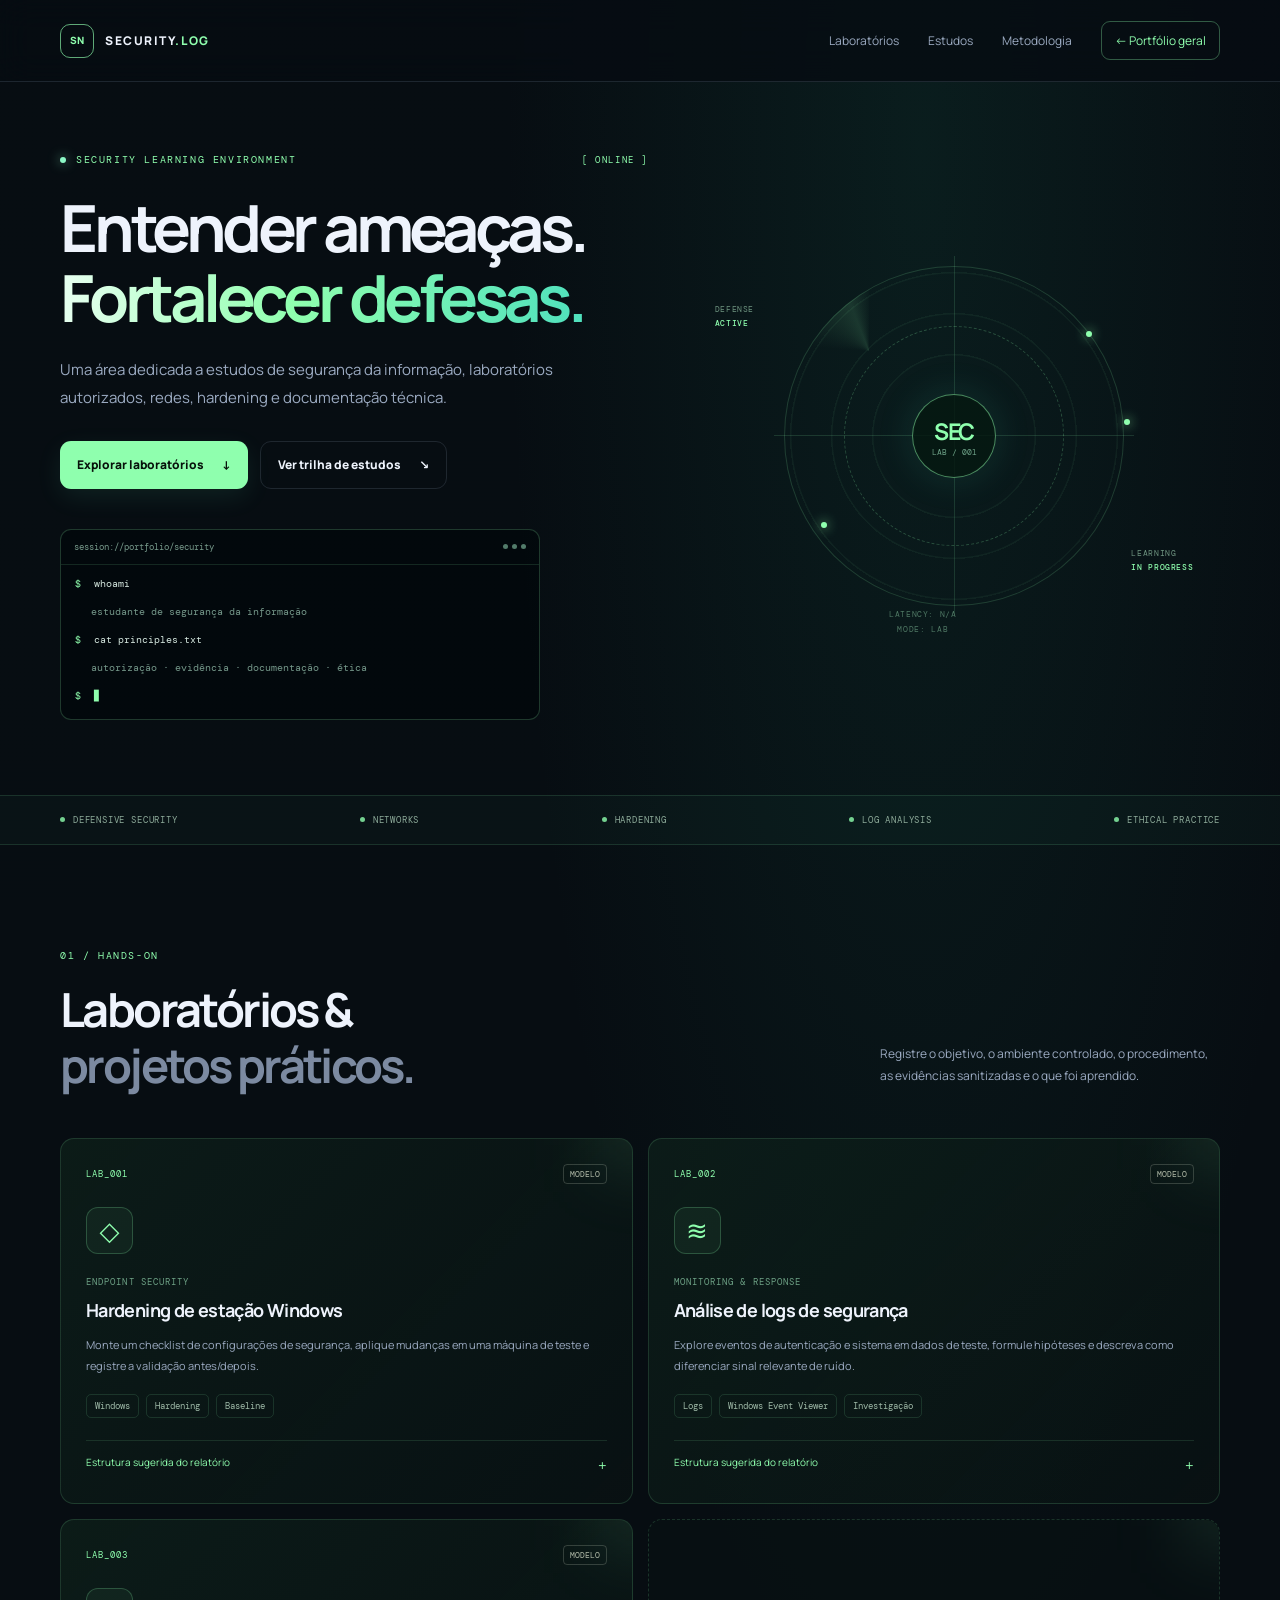
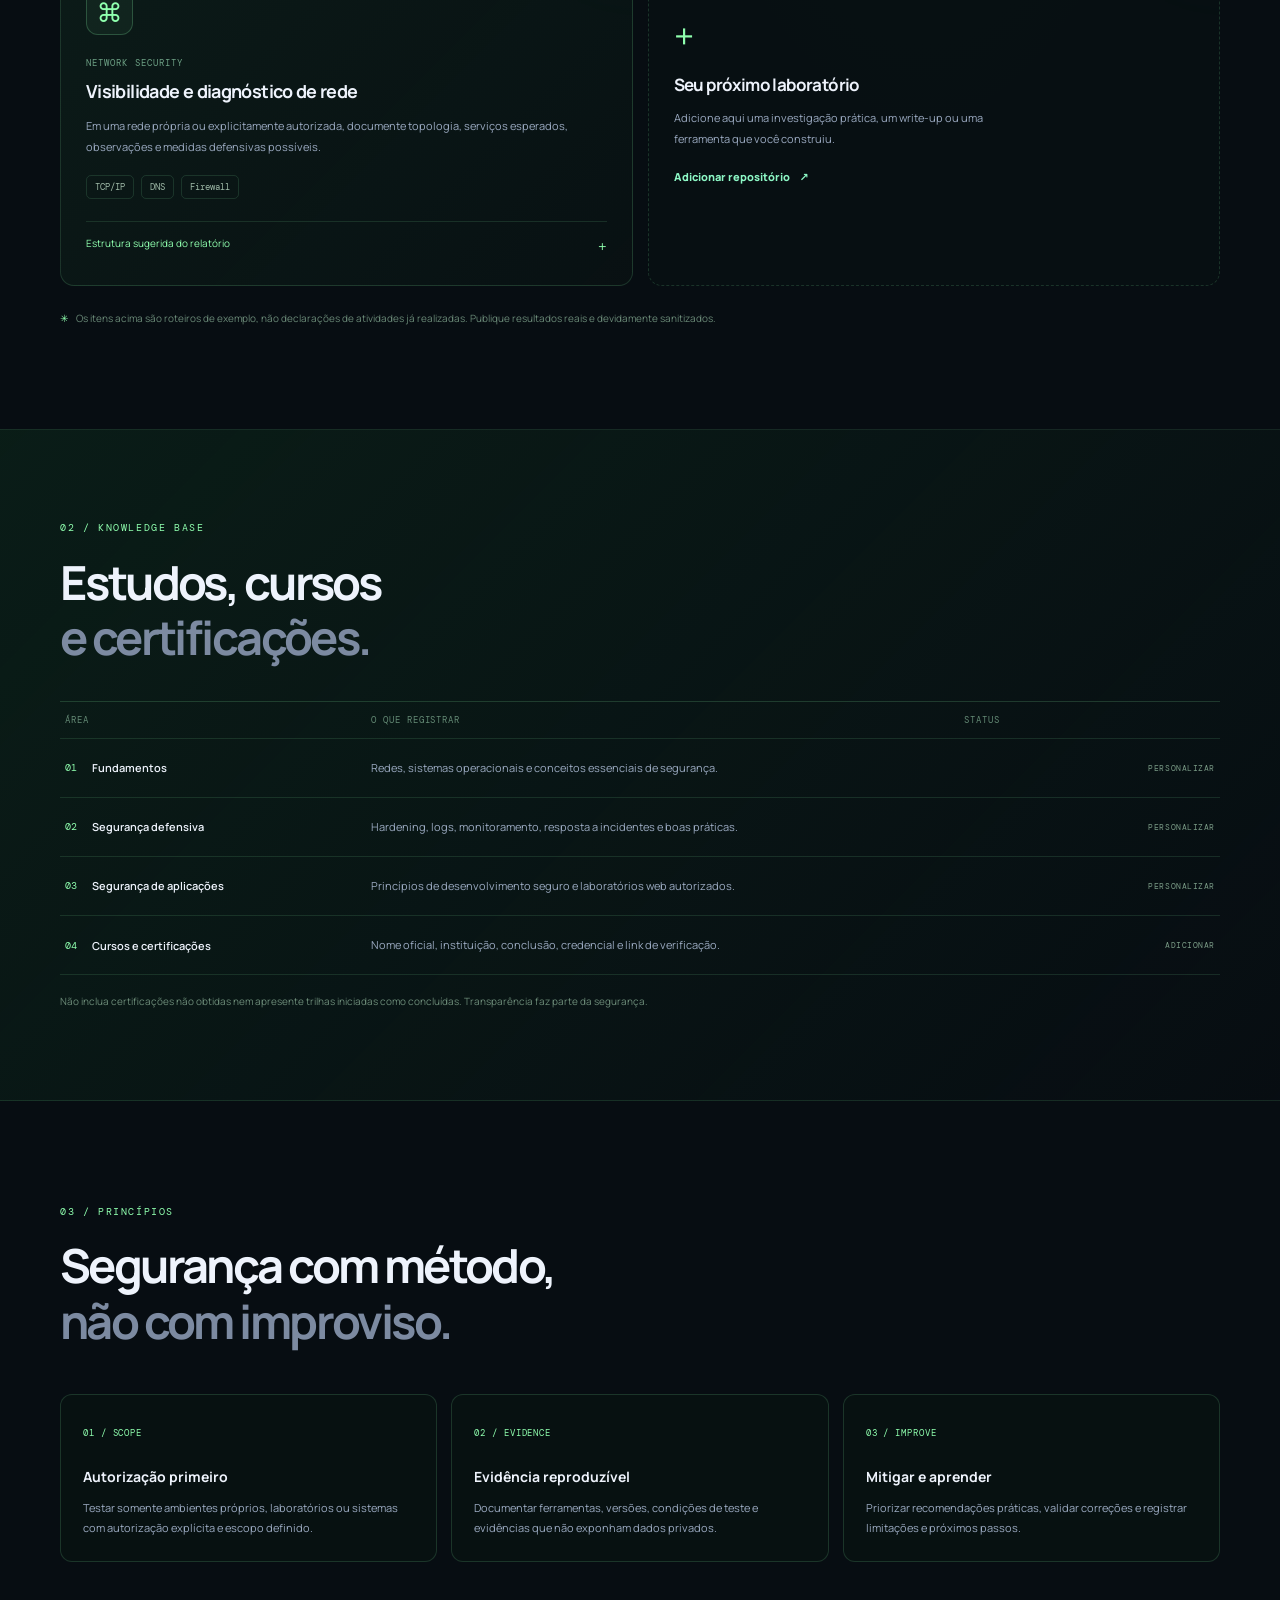
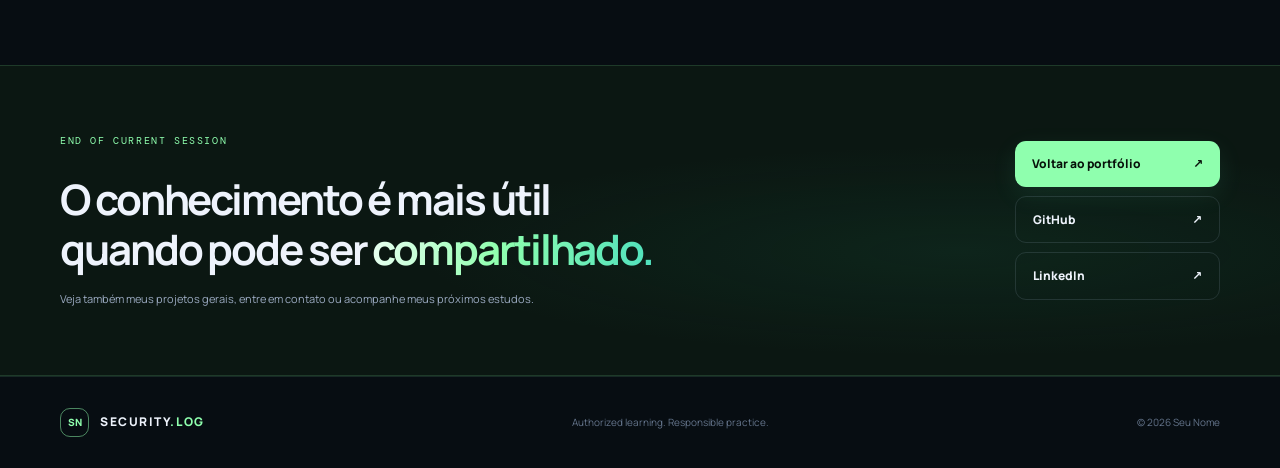
==== cybersecurity/index.html @ e8d502a1 "primeira versão do portifolio" ====
<!doctype html>
<html lang="pt-BR">
<head>
  <meta charset="utf-8">
  <meta name="viewport" content="width=device-width, initial-scale=1">
  <meta name="theme-color" content="#070d12">
  <meta name="description" content="Laboratórios, estudos e projetos de Cybersecurity e segurança da informação.">
  <title>Seu Nome | Cybersecurity</title>
  <link rel="stylesheet" href="../assets/css/style.css">
  <link rel="stylesheet" href="../assets/css/cyber.css">
  <script src="../assets/js/app.js" defer></script>
  <script src="../assets/js/cyber.js" defer></script>
</head>
<body class="cyber-body">
  <a class="skip-link" href="#conteudo">Pular para o conteúdo</a>
  <div class="scanline" aria-hidden="true"></div>
  <header class="site-header cyber-header">
    <a class="brand" href="../" aria-label="Voltar ao portfólio principal"><span class="brand-mark">SN</span><span>SECURITY<span class="brand-dot">.LOG</span></span></a>
    <button class="menu-toggle" type="button" aria-expanded="false" aria-controls="cyber-nav" aria-label="Abrir menu"><span></span><span></span></button>
    <nav class="main-nav" id="cyber-nav" aria-label="Navegação Cybersecurity"><a href="#labs">Laboratórios</a><a href="#estudos">Estudos</a><a href="#metodo">Metodologia</a><a class="nav-cyber" href="../">← Portfólio geral</a></nav>
  </header>

  <main id="conteudo">
    <section class="cyber-hero section-wrap">
      <div class="cyber-hero-copy reveal">
        <p class="eyebrow"><span class="status-dot"></span> SECURITY LEARNING ENVIRONMENT <span class="live-label">[ ONLINE ]</span></p>
        <h1>Entender ameaças.<br><span class="cyber-gradient">Fortalecer defesas.</span></h1>
        <p class="hero-lead">Uma área dedicada a estudos de segurança da informação, laboratórios autorizados, redes, hardening e documentação técnica.</p>
        <div class="hero-actions"><a class="button button-primary" href="#labs">Explorar laboratórios <span>↓</span></a><a class="button button-quiet" href="#estudos">Ver trilha de estudos <span>↘</span></a></div>
        <div class="cyber-terminal"><div class="terminal-top"><span>session://portfolio/security</span><div><i></i><i></i><i></i></div></div><p><span class="prompt">$</span> whoami</p><p class="terminal-output">estudante de segurança da informação</p><p><span class="prompt">$</span> cat principles.txt</p><p class="terminal-output">autorização · evidência · documentação · ética</p><p><span class="prompt">$</span> <span class="cursor">▋</span></p></div>
      </div>
      <div class="cyber-visual reveal" aria-hidden="true"><div class="radar radar-large"></div><div class="radar radar-small"></div><div class="radar-cross cross-h"></div><div class="radar-cross cross-v"></div><div class="radar-sweep"></div><div class="radar-center"><span>SEC</span><small>LAB / 001</small></div><span class="radar-point point-one"></span><span class="radar-point point-two"></span><span class="radar-point point-three"></span><div class="radar-caption caption-one">DEFENSE<br><b>ACTIVE</b></div><div class="radar-caption caption-two">LEARNING<br><b>IN PROGRESS</b></div><div class="radar-coords">LATENCY: N/A<br>MODE: LAB</div></div>
    </section>

    <section class="cyber-strip"><div class="section-wrap strip-inner"><span><i></i> DEFENSIVE SECURITY</span><span><i></i> NETWORKS</span><span><i></i> HARDENING</span><span><i></i> LOG ANALYSIS</span><span><i></i> ETHICAL PRACTICE</span></div></section>

    <section class="content-section section-wrap" id="labs">
      <div class="section-heading heading-row reveal"><div><p class="eyebrow">01 / HANDS-ON</p><h2>Laboratórios &<br><span class="muted-heading">projetos práticos.</span></h2></div><p class="section-note">Registre o objetivo, o ambiente controlado, o procedimento, as evidências sanitizadas e o que foi aprendido.</p></div>
      <div class="lab-grid">
        <!-- PERSONALIZE: substitua estes modelos por laboratórios realmente executados. -->
        <article class="lab-card reveal"><div class="lab-card-head"><span class="lab-id">LAB_001</span><span class="lab-status">MODELO</span></div><div class="lab-icon icon-shield">◇</div><p class="lab-category">ENDPOINT SECURITY</p><h3>Hardening de estação Windows</h3><p>Monte um checklist de configurações de segurança, aplique mudanças em uma máquina de teste e registre a validação antes/depois.</p><div class="lab-tags"><span>Windows</span><span>Hardening</span><span>Baseline</span></div><details><summary>Estrutura sugerida do relatório</summary><ol><li>Objetivo e escopo autorizado</li><li>Estado inicial e riscos observados</li><li>Controles aplicados e justificativa</li><li>Validação, limitações e conclusão</li></ol></details></article>
        <article class="lab-card reveal"><div class="lab-card-head"><span class="lab-id">LAB_002</span><span class="lab-status">MODELO</span></div><div class="lab-icon icon-logs">≋</div><p class="lab-category">MONITORING & RESPONSE</p><h3>Análise de logs de segurança</h3><p>Explore eventos de autenticação e sistema em dados de teste, formule hipóteses e descreva como diferenciar sinal relevante de ruído.</p><div class="lab-tags"><span>Logs</span><span>Windows Event Viewer</span><span>Investigação</span></div><details><summary>Estrutura sugerida do relatório</summary><ol><li>Fonte dos eventos e contexto</li><li>Filtros e critérios de análise</li><li>Linha do tempo e evidências</li><li>Conclusões e recomendações</li></ol></details></article>
        <article class="lab-card reveal"><div class="lab-card-head"><span class="lab-id">LAB_003</span><span class="lab-status">MODELO</span></div><div class="lab-icon icon-network">⌘</div><p class="lab-category">NETWORK SECURITY</p><h3>Visibilidade e diagnóstico de rede</h3><p>Em uma rede própria ou explicitamente autorizada, documente topologia, serviços esperados, observações e medidas defensivas possíveis.</p><div class="lab-tags"><span>TCP/IP</span><span>DNS</span><span>Firewall</span></div><details><summary>Estrutura sugerida do relatório</summary><ol><li>Diagrama sanitizado do laboratório</li><li>Hipótese e método de teste</li><li>Resultados sem dados sensíveis</li><li>Mitigações e próximos passos</li></ol></details></article>
        <article class="lab-card lab-card-outline reveal"><span class="outline-symbol">+</span><h3>Seu próximo laboratório</h3><p>Adicione aqui uma investigação prática, um write-up ou uma ferramenta que você construiu.</p><a class="text-link" href="https://github.com/seu-usuario" target="_blank" rel="noreferrer">Adicionar repositório <span>↗</span></a></article>
      </div>
      <p class="section-footnote"><span class="footnote-star">✳</span> Os itens acima são roteiros de exemplo, não declarações de atividades já realizadas. Publique resultados reais e devidamente sanitizados.</p>
    </section>

    <section class="study-section" id="estudos"><div class="section-wrap study-inner"><div class="section-heading reveal"><p class="eyebrow">02 / KNOWLEDGE BASE</p><h2>Estudos, cursos<br><span class="muted-heading">e certificações.</span></h2></div><div class="study-table reveal"><div class="study-row study-header"><span>ÁREA</span><span>O QUE REGISTRAR</span><span>STATUS</span></div><div class="study-row"><span class="study-area">01 <b>Fundamentos</b></span><span>Redes, sistemas operacionais e conceitos essenciais de segurança.</span><span class="study-state">PERSONALIZAR</span></div><div class="study-row"><span class="study-area">02 <b>Segurança defensiva</b></span><span>Hardening, logs, monitoramento, resposta a incidentes e boas práticas.</span><span class="study-state">PERSONALIZAR</span></div><div class="study-row"><span class="study-area">03 <b>Segurança de aplicações</b></span><span>Princípios de desenvolvimento seguro e laboratórios web autorizados.</span><span class="study-state">PERSONALIZAR</span></div><div class="study-row"><span class="study-area">04 <b>Cursos e certificações</b></span><span>Nome oficial, instituição, conclusão, credencial e link de verificação.</span><span class="study-state">ADICIONAR</span></div></div><p class="study-note">Não inclua certificações não obtidas nem apresente trilhas iniciadas como concluídas. Transparência faz parte da segurança.</p></div></section>

    <section class="content-section section-wrap" id="metodo"><div class="section-heading reveal"><p class="eyebrow">03 / PRINCÍPIOS</p><h2>Segurança com método,<br><span class="muted-heading">não com improviso.</span></h2></div><div class="method-grid"><article class="method-item reveal"><span>01 / SCOPE</span><h3>Autorização primeiro</h3><p>Testar somente ambientes próprios, laboratórios ou sistemas com autorização explícita e escopo definido.</p></article><article class="method-item reveal"><span>02 / EVIDENCE</span><h3>Evidência reproduzível</h3><p>Documentar ferramentas, versões, condições de teste e evidências que não exponham dados privados.</p></article><article class="method-item reveal"><span>03 / IMPROVE</span><h3>Mitigar e aprender</h3><p>Priorizar recomendações práticas, validar correções e registrar limitações e próximos passos.</p></article></div></section>

    <section class="cyber-cta"><div class="section-wrap cta-inner reveal"><div><p class="eyebrow">END OF CURRENT SESSION</p><h2>O conhecimento é mais útil<br>quando pode ser <span class="cyber-gradient">compartilhado.</span></h2><p>Veja também meus projetos gerais, entre em contato ou acompanhe meus próximos estudos.</p></div><div class="cta-links"><a class="button button-primary" href="../">Voltar ao portfólio <span>↗</span></a><a class="button button-quiet" href="https://github.com/seu-usuario" target="_blank" rel="noreferrer">GitHub <span>↗</span></a><a class="button button-quiet" href="https://www.linkedin.com/in/seu-usuario/" target="_blank" rel="noreferrer">LinkedIn <span>↗</span></a></div></div></section>
  </main>
  <footer class="site-footer cyber-footer"><a class="brand footer-brand" href="../"><span class="brand-mark">SN</span><span>SECURITY<span class="brand-dot">.LOG</span></span></a><p>Authorized learning. Responsible practice.</p><span>© <span id="current-year"></span> Seu Nome</span></footer>
</body>
</html>
---- assets/css/style.css ----
@import url('https://fonts.googleapis.com/css2?family=DM+Mono:wght@400;500&family=Manrope:wght@400;500;600;700;800&display=swap');
:root{--bg:#0a1020;--surface:#101a2e;--surface-2:#121f35;--text:#eef3fc;--muted:#9baac1;--faint:#64748b;--line:rgba(173,194,224,.14);--accent:#8cf7c5;--accent-2:#65d9e8;--radius:22px;--max:1160px;font-family:Manrope,Inter,system-ui,-apple-system,BlinkMacSystemFont,"Segoe UI",sans-serif;color:var(--text);background:var(--bg);font-synthesis:none;text-rendering:optimizeLegibility;scroll-behavior:smooth}
*{box-sizing:border-box}body{margin:0;background:radial-gradient(ellipse at 78% 2%,rgba(35,79,101,.18),transparent 36%),var(--bg);color:var(--text);line-height:1.65}a{color:inherit;text-decoration:none}button,a{-webkit-tap-highlight-color:transparent}a:focus-visible,button:focus-visible{outline:2px solid var(--accent);outline-offset:4px}.skip-link{position:absolute;top:-60px;left:16px;z-index:100;background:var(--accent);color:#07121c;padding:8px 12px;border-radius:8px}.skip-link:focus{top:12px}.section-wrap{width:min(var(--max),calc(100% - 48px));margin-inline:auto}.site-header{height:82px;padding:0 max(24px,calc((100vw - var(--max))/2));display:flex;align-items:center;justify-content:space-between;border-bottom:1px solid var(--line);background:rgba(10,16,32,.78);backdrop-filter:blur(16px);position:sticky;top:0;z-index:20}.brand{display:inline-flex;align-items:center;gap:11px;font-size:12px;letter-spacing:.13em;font-weight:800}.brand-mark{display:grid;place-items:center;width:34px;height:34px;border:1px solid rgba(140,247,197,.6);border-radius:10px;color:var(--accent);font-size:10px;letter-spacing:0}.brand-dot{color:var(--accent)}.main-nav{display:flex;align-items:center;gap:29px;font-size:12px;color:var(--muted)}.main-nav>a{transition:color .2s}.main-nav>a:hover{color:var(--text)}.main-nav .nav-cyber{color:var(--accent);border:1px solid rgba(140,247,197,.3);padding:9px 13px;border-radius:9px}.nav-cyber span{margin-left:8px}.menu-toggle{display:none;background:none;border:0;color:var(--text)}
.hero{min-height:625px;padding-top:80px;padding-bottom:75px;display:grid;grid-template-columns:1.05fr .95fr;align-items:center;gap:38px}.eyebrow{font-family:"DM Mono",monospace;font-size:10px;letter-spacing:.16em;color:var(--accent);margin:0 0 24px;display:flex;align-items:center;gap:10px}.status-dot{width:6px;height:6px;background:var(--accent);border-radius:50%;box-shadow:0 0 12px rgba(140,247,197,.75)}.eyebrow-line{height:1px;width:38px;background:rgba(140,247,197,.35)}h1,h2,h3,p{margin-top:0}h1{font-size:clamp(43px,5.2vw,68px);line-height:1.08;letter-spacing:-.065em;margin-bottom:23px;font-weight:700} .gradient-text{background:linear-gradient(100deg,#f2f5fb 0%,#99f4d2 55%,#73cfe9 100%);background-clip:text;-webkit-background-clip:text;color:transparent}.hero-lead{max-width:490px;color:var(--muted);font-size:15px;line-height:1.9;margin-bottom:28px}.hero-actions{display:flex;gap:12px;flex-wrap:wrap}.button{display:inline-flex;align-items:center;justify-content:center;gap:18px;padding:13px 17px;border-radius:11px;font-size:12px;font-weight:800;transition:transform .2s,background .2s,border-color .2s}.button:hover{transform:translateY(-2px)}.button-primary{background:var(--accent);color:#07151b;box-shadow:0 8px 26px rgba(104,240,189,.09)}.button-primary:hover{background:#a7ffda}.button-quiet{border:1px solid var(--line);color:var(--text)}.button-quiet:hover{border-color:rgba(140,247,197,.45)}.hero-meta{display:flex;align-items:center;gap:12px;margin-top:42px;font-family:"DM Mono",monospace;font-size:9px;letter-spacing:.11em;color:var(--faint)}.meta-separator{height:1px;width:23px;background:var(--line)}.hero-visual{position:relative;min-height:430px;display:grid;place-items:center;isolation:isolate}.visual-grid{position:absolute;inset:20px 5px;background-image:linear-gradient(rgba(165,192,223,.07) 1px,transparent 1px),linear-gradient(90deg,rgba(165,192,223,.07) 1px,transparent 1px);background-size:35px 35px;mask-image:radial-gradient(ellipse at center,black 10%,transparent 73%);z-index:-2}.orbit{position:absolute;width:350px;height:350px;border:1px solid rgba(125,230,211,.12);border-radius:50%;z-index:-1}.orbit-one{transform:scaleX(1.35) rotate(-28deg)}.orbit-two{transform:scaleX(.8) rotate(42deg);width:410px;height:260px}.monogram-card{width:258px;height:278px;border:1px solid rgba(140,247,197,.23);border-radius:27px;background:linear-gradient(140deg,rgba(25,47,66,.92),rgba(11,20,35,.96));box-shadow:0 24px 90px rgba(0,0,0,.32),inset 0 1px 0 rgba(255,255,255,.04);display:flex;align-items:center;justify-content:center;flex-direction:column;position:relative;overflow:hidden}.monogram-glow{position:absolute;width:210px;height:210px;border-radius:50%;background:rgba(87,220,193,.15);filter:blur(52px)}.monogram{font-size:86px;line-height:1;font-weight:800;letter-spacing:-.1em;position:relative;text-shadow:0 0 55px rgba(140,247,197,.13)}.monogram span{color:var(--accent)}.monogram-caption{font-family:"DM Mono",monospace;letter-spacing:.2em;font-size:8px;color:var(--muted);margin-top:21px}.float-card{position:absolute;display:flex;gap:11px;align-items:center;padding:13px 15px;border:1px solid rgba(157,189,211,.2);background:rgba(14,26,43,.94);border-radius:13px;box-shadow:0 15px 40px rgba(0,0,0,.2)}.float-card small{display:block;font:9px "DM Mono",monospace;color:var(--faint);letter-spacing:.1em;margin-bottom:3px}.float-card strong{font-size:11px}.float-card-top{top:55px;left:-7px}.float-card-bottom{bottom:60px;right:-2px}.mini-icon{font-size:21px;color:var(--accent)}.pulse-icon{width:8px;height:8px;border-radius:50%;background:var(--accent);box-shadow:0 0 0 5px rgba(140,247,197,.1)}.card-arrow{color:var(--accent);margin-left:5px}.visual-index{position:absolute;bottom:0;left:50%;font:10px "DM Mono",monospace;color:var(--muted);letter-spacing:.12em}.visual-index span{color:var(--accent);padding:0 5px}.ticker{overflow:hidden;border-block:1px solid var(--line);background:rgba(255,255,255,.012);padding:17px 0}.ticker-track{width:max-content;display:flex;align-items:center;gap:34px;animation:ticker 34s linear infinite;font:10px "DM Mono",monospace;letter-spacing:.17em;color:#9eacc0}.ticker-track i{font-style:normal;color:var(--accent);font-size:14px}@keyframes ticker{to{transform:translateX(-38%)}}
.content-section{padding-top:112px;padding-bottom:112px}.section-heading{margin-bottom:45px}.section-heading .eyebrow{margin-bottom:18px}.section-heading h2,.contact-copy h2,.bridge-inner h2{font-size:clamp(32px,4vw,47px);letter-spacing:-.055em;line-height:1.18;margin-bottom:0}.muted-heading{color:#7c8aa1}.about-grid{display:grid;grid-template-columns:1fr .88fr;gap:90px}.about-intro .large-copy{font-size:19px;line-height:1.75;color:#e3eaf5;max-width:490px}.about-intro>p:last-child{max-width:500px;color:var(--muted);font-size:13px;line-height:1.95}.principles article{display:grid;grid-template-columns:48px 1fr;gap:18px;padding:18px 0;border-top:1px solid var(--line)}.principles article:last-child{border-bottom:1px solid var(--line)}.principle-number{font:11px "DM Mono",monospace;color:var(--accent);padding-top:3px}.principles h3{font-size:14px;margin:0 0 5px}.principles p{font-size:12px;color:var(--muted);margin:0;line-height:1.7}.projects-section{background:linear-gradient(180deg,rgba(20,32,51,.58),rgba(10,16,32,.1));border-block:1px solid rgba(173,194,224,.07)}.heading-row{display:flex;align-items:flex-end;justify-content:space-between;gap:28px}.section-note{max-width:340px;color:var(--muted);font-size:12px;line-height:1.9;margin-bottom:5px}.project-grid{display:grid;grid-template-columns:repeat(2,minmax(0,1fr));gap:22px}.project-card{background:rgba(14,24,41,.85);border:1px solid var(--line);border-radius:17px;overflow:hidden;transition:transform .25s,border-color .25s}.project-card:hover{transform:translateY(-4px);border-color:rgba(140,247,197,.3)}.project-card-featured{grid-column:span 2;display:grid;grid-template-columns:1.08fr 1fr}.project-art{height:213px;position:relative;overflow:hidden;display:grid;place-items:center;background:#101e32;border-bottom:1px solid var(--line)}.project-card-featured .project-art{height:100%;min-height:310px;border-bottom:0;border-right:1px solid var(--line)}.art-label{position:absolute;left:19px;bottom:16px;font:9px "DM Mono",monospace;letter-spacing:.1em;color:#a4b5ca}.art-portal{background:radial-gradient(ellipse at 60% 10%,rgba(82,164,174,.19),transparent 55%),#0d192b}.art-window{width:78%;height:67%;border:1px solid rgba(133,189,206,.25);border-radius:9px;background:#111f32;box-shadow:0 20px 50px rgba(0,0,0,.25);transform:perspective(900px) rotateY(-7deg) rotateX(3deg)}.window-bar{height:25px;border-bottom:1px solid var(--line);display:flex;align-items:center;gap:5px;padding:0 9px}.window-bar i{display:block;width:5px;height:5px;border-radius:50%;background:#6d8299}.window-bar span{font:7px "DM Mono",monospace;color:#6d8299;margin-left:7px}.art-content{display:flex;height:calc(100% - 25px);padding:10px;gap:10px}.art-sidebar{width:22%;background:linear-gradient(#254153 12%,transparent 12% 24%,#1b3449 24% 30%,transparent 30% 43%,#1b3449 43% 49%,transparent 49%);opacity:.7}.art-panels{flex:1;display:grid;grid-template-columns:repeat(3,1fr);grid-template-rows:22% 1fr;gap:7px}.art-panels b{border:1px solid rgba(110,199,186,.18);border-radius:4px;background:linear-gradient(135deg,rgba(88,203,178,.13),rgba(34,69,90,.08))}.art-chart{grid-column:1/-1;background:linear-gradient(transparent 94%,rgba(130,160,191,.12) 95%),linear-gradient(90deg,transparent 94%,rgba(130,160,191,.1) 95%);background-size:100% 24px,32px 100%;border-bottom:1px solid rgba(140,247,197,.35);clip-path:polygon(0 66%,14% 49%,26% 62%,41% 30%,52% 44%,64% 20%,77% 38%,90% 10%,100% 20%,100% 100%,0 100%);background-color:rgba(61,148,140,.1)}.art-terminal{background:radial-gradient(ellipse at 75% 35%,rgba(72,147,123,.12),transparent 60%),#0b1725}.terminal-lines{width:78%;padding:22px 20px;border:1px solid rgba(140,247,197,.16);border-radius:9px;background:rgba(3,13,22,.45);font:10px/2 "DM Mono",monospace;color:#d1dfeb}.terminal-lines p{margin:0}.terminal-lines p span,.terminal-success{color:var(--accent)}.terminal-muted{color:#627b8d}.art-network{background:radial-gradient(ellipse at center,rgba(61,132,164,.18),transparent 63%),#101b2e}.network-map{width:78%;position:relative;height:135px}.network-map svg{position:absolute;inset:0;width:100%;height:100%;overflow:visible}.network-map path{fill:none;stroke:rgba(126,223,198,.42);stroke-width:1.1;stroke-dasharray:4 4}.node{position:absolute;width:10px;height:10px;border-radius:50%;background:var(--accent);box-shadow:0 0 0 5px rgba(140,247,197,.09),0 0 14px rgba(140,247,197,.5);z-index:2}.node-a{left:8%;top:49%}.node-b{left:32%;top:10%}.node-c{left:40%;top:75%}.node-d{left:59%;top:35%}.node-e{right:7%;top:7%}.project-info{padding:24px}.project-card-featured .project-info{padding:34px}.project-topline{display:flex;justify-content:space-between;align-items:center;margin-bottom:14px}.project-type,.project-num{font:9px "DM Mono",monospace;letter-spacing:.1em;color:var(--accent)}.project-num{color:var(--faint)}.project-info h3{font-size:19px;letter-spacing:-.035em;margin-bottom:11px}.project-info p{color:var(--muted);font-size:12px;line-height:1.9;margin-bottom:18px}.tag-list{display:flex;gap:7px;flex-wrap:wrap;margin-bottom:20px}.tag-list span{border:1px solid var(--line);border-radius:6px;padding:5px 8px;font:9px "DM Mono",monospace;color:#afbdd0}.text-link{display:inline-flex;align-items:center;gap:10px;color:var(--accent);font-size:11px;font-weight:800}.text-link span{transition:transform .2s}.text-link:hover span{transform:translate(3px,-3px)}.section-footnote{font-size:10px;color:var(--faint);margin:24px 0 0;display:flex;align-items:center;gap:8px}.footnote-star{color:var(--accent)}
.learning-layout{display:grid;grid-template-columns:1fr 1fr;gap:15px}.learning-card{display:flex;gap:17px;align-items:flex-start;border:1px solid var(--line);border-radius:15px;padding:24px;background:rgba(17,28,46,.57)}.learning-icon{flex:0 0 38px;width:38px;height:38px;display:grid;place-items:center;border-radius:10px;background:rgba(140,247,197,.09);color:var(--accent);font-size:19px}.learning-card>div:nth-child(2){flex:1}.item-kicker{font:9px "DM Mono",monospace;color:var(--accent);letter-spacing:.1em;margin:0 0 10px}.learning-card h3{font-size:15px;margin:0 0 7px}.learning-card p:not(.item-kicker){font-size:11px;line-height:1.8;color:var(--muted);margin:0}.item-status{border:1px solid var(--line);border-radius:5px;color:var(--faint);font:8px "DM Mono",monospace;padding:4px 6px;white-space:nowrap}.skills-block{margin-top:58px;padding-top:29px;border-top:1px solid var(--line);display:grid;grid-template-columns:.7fr 1fr;gap:40px}.skills-block .eyebrow{margin-bottom:10px}.skills-block h3{font-size:15px;margin-bottom:0}.skill-cloud{display:flex;flex-wrap:wrap;gap:9px;align-content:start}.skill-cloud span{padding:9px 12px;border:1px solid var(--line);border-radius:8px;color:#c5d1e0;font-size:10px}.cyber-bridge{border-block:1px solid rgba(140,247,197,.12);background:radial-gradient(ellipse at 82% 50%,rgba(48,143,133,.13),transparent 38%),#0e1a2a;overflow:hidden}.bridge-inner{position:relative;padding-top:69px;padding-bottom:69px;display:flex;justify-content:space-between;align-items:center;gap:30px}.bridge-inner .eyebrow{margin-bottom:17px}.bridge-inner h2{margin-bottom:15px}.bridge-inner>div:first-child>p:last-child{max-width:500px;color:var(--muted);font-size:12px;margin:0;line-height:1.8}.bridge-inner>.button{flex-shrink:0;z-index:1}.bridge-orbit{position:absolute;right:18%;font-size:260px;line-height:1;color:rgba(140,247,197,.025);transform:rotate(-25deg);pointer-events:none}.contact-section{display:grid;grid-template-columns:1fr .9fr;gap:50px 100px;padding-bottom:90px}.contact-copy .eyebrow{margin-bottom:19px}.contact-copy>p:last-child{font-size:12px;color:var(--muted);max-width:400px;margin-top:20px;line-height:1.9}.contact-links{align-self:center}.contact-links a{display:flex;justify-content:space-between;align-items:center;border-bottom:1px solid var(--line);padding:16px 0;font-size:13px}.contact-links a:first-child{border-top:1px solid var(--line)}.contact-links a span:last-child{color:var(--accent);transition:transform .2s}.contact-links a:hover span:last-child{transform:translate(3px,-3px)}.contact-edit-note{grid-column:2;font-size:10px;color:var(--faint);margin:-35px 0 0}.site-footer{min-height:92px;padding:23px max(24px,calc((100vw - var(--max))/2));border-top:1px solid var(--line);display:flex;align-items:center;justify-content:space-between;gap:22px;color:var(--faint);font-size:10px}.site-footer p{margin:0}.footer-brand{color:var(--text)}.footer-brand .brand-mark{width:29px;height:29px}.reveal{opacity:0;transform:translateY(12px);transition:opacity .65s ease,transform .65s ease}.reveal.is-visible{opacity:1;transform:translateY(0)}
@media(prefers-reduced-motion:reduce){*,*::before,*::after{scroll-behavior:auto!important;animation-duration:.01ms!important;animation-iteration-count:1!important;transition-duration:.01ms!important}.reveal{opacity:1;transform:none}}@media(max-width:850px){.site-header{height:72px}.main-nav{gap:17px}.hero{grid-template-columns:1fr .8fr;gap:12px;padding-top:65px}.hero-visual{transform:scale(.86);margin-inline:-25px}.hero-meta{font-size:8px}.about-grid{gap:40px}.project-card-featured .project-info{padding:25px}.heading-row{align-items:flex-start}.section-note{max-width:280px}.contact-section{gap:35px}.skills-block{gap:25px}}@media(max-width:680px){.section-wrap{width:calc(100% - 36px)}.site-header{padding-inline:18px}.menu-toggle{display:grid;gap:5px;padding:8px}.menu-toggle span{display:block;width:22px;height:1px;background:var(--text)}.main-nav{position:absolute;left:12px;right:12px;top:calc(100% + 8px);display:none;align-items:stretch;gap:0;flex-direction:column;padding:10px;border:1px solid var(--line);border-radius:14px;background:#0d1829;box-shadow:0 20px 50px #0006}.main-nav.open{display:flex}.main-nav>a{padding:12px}.main-nav .nav-cyber{margin-top:5px}.hero{grid-template-columns:1fr;padding-top:58px;padding-bottom:45px;gap:0}.hero h1{font-size:clamp(41px,10vw,57px)}.hero-lead{font-size:13px}.hero-meta{margin-top:30px;flex-wrap:wrap}.hero-visual{min-height:355px;transform:none;margin:8px 0 0}.monogram-card{width:215px;height:230px}.monogram{font-size:72px}.orbit{width:290px;height:290px}.orbit-two{width:340px;height:220px}.float-card-top{left:0;top:42px}.float-card-bottom{right:0;bottom:35px}.content-section{padding-top:76px;padding-bottom:76px}.section-heading{margin-bottom:30px}.section-heading h2,.contact-copy h2,.bridge-inner h2{font-size:35px}.about-grid{grid-template-columns:1fr;gap:30px}.about-intro .large-copy{font-size:17px}.heading-row{display:block}.section-note{margin-top:21px;max-width:460px}.project-grid{grid-template-columns:1fr;gap:15px}.project-card-featured{grid-column:auto;display:block}.project-card-featured .project-art{min-height:230px;height:230px;border-right:0;border-bottom:1px solid var(--line)}.project-card-featured .project-info{padding:23px}.project-info{padding:23px}.learning-layout{grid-template-columns:1fr}.learning-card{padding:18px}.skills-block{grid-template-columns:1fr;gap:19px;margin-top:42px}.bridge-inner{padding-top:55px;padding-bottom:55px;align-items:flex-start;flex-direction:column}.bridge-inner>.button{margin-top:3px}.bridge-orbit{right:-5%;top:8%;font-size:200px}.contact-section{grid-template-columns:1fr;gap:25px}.contact-links{margin-top:0}.contact-edit-note{grid-column:1;margin:-12px 0 0}.site-footer{padding:25px 18px;flex-wrap:wrap;justify-content:space-between}.site-footer p{order:3;width:100%}}@media(max-width:390px){.hero-actions{align-items:stretch;flex-direction:column}.hero-actions .button{justify-content:space-between}.float-card{padding:10px 11px}.float-card strong{font-size:10px}.float-card-top{left:-3px}.float-card-bottom{right:-3px}.item-status{display:none}}
---- assets/css/cyber.css ----
:root{--cyber:#8fffae;--cyber-2:#4fe0bd}.cyber-body{background:radial-gradient(ellipse at 72% 4%,rgba(26,113,90,.16),transparent 32%),#070d12}.cyber-body::before{content:"";position:fixed;inset:0;pointer-events:none;z-index:-1;opacity:.13;background-image:linear-gradient(rgba(130,255,174,.04) 1px,transparent 1px),linear-gradient(90deg,rgba(130,255,174,.04) 1px,transparent 1px);background-size:48px 48px}.cyber-body .brand-mark{border-color:rgba(143,255,174,.65);color:var(--cyber)}.cyber-body .brand-dot,.cyber-body .eyebrow,.cyber-body .status-dot,.cyber-body .principle-number,.cyber-body .item-kicker{color:var(--cyber)}.cyber-header{background:rgba(7,13,18,.84)}.cyber-header .nav-cyber{color:var(--cyber);border-color:rgba(143,255,174,.32)}.cyber-gradient{background:linear-gradient(95deg,#e9fff1 0%,#8fffae 45%,#4fe0bd 100%);color:transparent;background-clip:text;-webkit-background-clip:text}.live-label{margin-left:auto;color:var(--cyber);font-size:9px}.cyber-hero{display:grid;grid-template-columns:1.05fr .95fr;gap:40px;align-items:center;min-height:660px;padding-top:70px;padding-bottom:75px}.cyber-hero h1{font-size:clamp(42px,5.1vw,65px)}.cyber-hero .hero-lead{max-width:510px}.cyber-body .button-primary{background:var(--cyber);color:#07110a}.cyber-body .button-primary:hover{background:#c0ffd0}.cyber-body .button-quiet:hover{border-color:rgba(143,255,174,.4)}.cyber-terminal{margin-top:40px;border:1px solid rgba(143,255,174,.2);border-radius:11px;background:rgba(1,8,10,.62);overflow:hidden;max-width:480px;padding-bottom:14px;font:10px/1.8 "DM Mono",monospace;color:#d5e7df}.terminal-top{display:flex;justify-content:space-between;align-items:center;padding:9px 13px;border-bottom:1px solid rgba(143,255,174,.13);font-size:9px;color:#789b8c}.terminal-top div{display:flex;gap:4px}.terminal-top i{width:5px;height:5px;border-radius:50%;background:#527b6a}.cyber-terminal p{margin:10px 14px 0}.prompt{color:var(--cyber);margin-right:7px}.terminal-output{color:#75988a;padding-left:16px}.cursor{color:var(--cyber);animation:blink 1.15s steps(2,start) infinite}@keyframes blink{to{visibility:hidden}}.cyber-visual{height:420px;position:relative;display:grid;place-items:center;isolation:isolate}.radar{position:absolute;aspect-ratio:1;border:1px solid rgba(143,255,174,.17);border-radius:50%}.radar-large{width:340px;background:repeating-radial-gradient(circle,transparent 0 39px,rgba(143,255,174,.055) 40px 41px)}.radar-small{width:220px;border-style:dashed;border-color:rgba(143,255,174,.23)}.radar-cross{position:absolute;background:rgba(143,255,174,.14)}.cross-h{width:360px;height:1px}.cross-v{height:360px;width:1px}.radar-sweep{position:absolute;width:170px;height:170px;left:calc(50% - 170px);top:calc(50% - 170px);border-radius:100% 0 0 0;background:conic-gradient(from 0deg,transparent 0 76%,rgba(143,255,174,.13) 94%,rgba(143,255,174,.01) 100%);transform-origin:100% 100%;animation:sweep 8s linear infinite}.radar-center{width:84px;height:84px;border:1px solid rgba(143,255,174,.5);border-radius:50%;display:flex;flex-direction:column;align-items:center;justify-content:center;background:rgba(5,24,17,.8);box-shadow:0 0 38px rgba(79,224,189,.13);color:var(--cyber);z-index:2}.radar-center span{font:700 23px Manrope,sans-serif;letter-spacing:-.06em}.radar-center small{font:8px "DM Mono",monospace;color:#6fa489}.radar-point{position:absolute;width:6px;height:6px;border-radius:50%;background:var(--cyber);box-shadow:0 0 12px var(--cyber);z-index:3}.point-one{top:25%;right:24%}.point-two{bottom:28%;left:25%}.point-three{top:46%;right:17%}.radar-caption,.radar-coords{position:absolute;font:8px/1.8 "DM Mono",monospace;letter-spacing:.08em;color:#6f9581}.radar-caption b{color:var(--cyber);font-weight:500}.caption-one{top:18%;left:5%}.caption-two{bottom:17%;right:5%}.radar-coords{bottom:10px;left:calc(50% - 65px);text-align:center;color:#4f7864}@keyframes sweep{to{transform:rotate(360deg)}}.cyber-strip{border-block:1px solid rgba(143,255,174,.13);background:rgba(42,118,81,.06)}.strip-inner{display:flex;align-items:center;justify-content:space-between;gap:15px;flex-wrap:wrap;padding-block:18px}.strip-inner span{display:flex;align-items:center;gap:8px;font:9px "DM Mono",monospace;letter-spacing:.09em;color:#8eab9a}.strip-inner i{width:5px;height:5px;background:var(--cyber);border-radius:50%;opacity:.8}.cyber-body .content-section{padding-top:103px;padding-bottom:103px}.cyber-body .eyebrow{color:var(--cyber)}.lab-grid{display:grid;grid-template-columns:repeat(2,minmax(0,1fr));gap:15px}.lab-card{padding:25px;border:1px solid rgba(143,255,174,.15);border-radius:14px;background:linear-gradient(135deg,rgba(14,34,27,.68),rgba(10,20,20,.57));position:relative;overflow:hidden}.lab-card::after{content:"";position:absolute;width:100px;height:100px;top:-70px;right:-65px;background:rgba(143,255,174,.1);filter:blur(35px);pointer-events:none}.lab-card-head{display:flex;justify-content:space-between;align-items:center}.lab-id{font:9px "DM Mono",monospace;letter-spacing:.12em;color:var(--cyber)}.lab-status{font:8px "DM Mono",monospace;color:#b3bbaa;border:1px solid rgba(179,187,170,.25);padding:4px 6px;border-radius:4px}.lab-icon{width:47px;height:47px;display:grid;place-items:center;margin-top:23px;margin-bottom:22px;color:var(--cyber);font-size:26px;border:1px solid rgba(143,255,174,.22);border-radius:12px;background:rgba(143,255,174,.05)}.lab-category{font:9px "DM Mono",monospace;letter-spacing:.12em;color:#6da185;margin-bottom:8px}.lab-card h3{font-size:18px;letter-spacing:-.035em;margin-bottom:9px}.lab-card>p:not(.lab-category){font-size:11px;line-height:1.9;color:var(--muted);margin-bottom:17px}.lab-tags{display:flex;flex-wrap:wrap;gap:7px;margin-bottom:22px}.lab-tags span{font:9px "DM Mono",monospace;padding:5px 8px;border:1px solid rgba(143,255,174,.13);border-radius:5px;color:#9eb9a7}.lab-card details{border-top:1px solid rgba(143,255,174,.12);padding-top:13px}.lab-card summary{cursor:pointer;font-size:10px;color:var(--cyber);list-style:none}.lab-card summary::-webkit-details-marker{display:none}.lab-card summary::after{content:"+";float:right;font-size:15px}.lab-card details[open] summary::after{content:"−"}.lab-card details ol{padding-left:20px;color:var(--muted);font-size:10px;line-height:2}.lab-card-outline{display:flex;flex-direction:column;align-items:flex-start;justify-content:center;border-style:dashed;background:rgba(9,24,19,.28);min-height:260px}.outline-symbol{font-size:35px;color:var(--cyber);line-height:1;margin-bottom:17px}.lab-card-outline h3{font-size:17px}.lab-card-outline>p{max-width:320px}.lab-card-outline .text-link{margin-top:2px}.cyber-body .section-footnote{color:#6a8977}.cyber-body .footnote-star{color:var(--cyber)}.study-section{border-block:1px solid rgba(143,255,174,.1);background:linear-gradient(135deg,rgba(11,35,25,.7),rgba(7,13,18,.3))}.study-inner{padding-block:90px}.study-inner .section-heading{margin-bottom:35px}.study-table{border-top:1px solid rgba(143,255,174,.17)}.study-row{display:grid;grid-template-columns:.8fr 1.6fr .7fr;gap:20px;align-items:center;padding:20px 5px;border-bottom:1px solid rgba(143,255,174,.12);font-size:11px;color:var(--muted)}.study-header{font:9px "DM Mono",monospace;letter-spacing:.1em;color:#648a75;padding-block:12px}.study-area{display:flex;align-items:center;gap:15px;color:var(--cyber);font:10px "DM Mono",monospace}.study-area b{font:600 11px Manrope,sans-serif;color:var(--text)}.study-state{font:8px "DM Mono",monospace;letter-spacing:.07em;color:#7a9b86;text-align:right}.study-note{font-size:10px;color:#6c8b78;margin:18px 0 0}.method-grid{display:grid;grid-template-columns:repeat(3,1fr);gap:14px}.method-item{border:1px solid rgba(143,255,174,.15);background:rgba(10,24,19,.45);padding:22px;border-radius:12px}.method-item>span{font:9px "DM Mono",monospace;letter-spacing:.1em;color:var(--cyber)}.method-item h3{font-size:14px;margin:22px 0 9px}.method-item p{font-size:11px;color:var(--muted);line-height:1.9;margin:0}.cyber-cta{border-block:1px solid rgba(143,255,174,.15);background:radial-gradient(ellipse at 75% 60%,rgba(29,127,87,.13),transparent 40%),#0b1712}.cta-inner{padding-block:67px;display:flex;align-items:center;justify-content:space-between;gap:30px}.cta-inner h2{font-size:clamp(29px,3.5vw,42px);line-height:1.2;letter-spacing:-.05em;margin-bottom:15px}.cta-inner>div:first-child>p:last-child{font-size:11px;color:var(--muted);margin:0}.cta-links{display:flex;flex-direction:column;gap:9px;min-width:205px}.cta-links .button{justify-content:space-between}.cyber-footer{border-top-color:rgba(143,255,174,.12)}.cyber-footer .brand-mark{border-color:rgba(143,255,174,.5)}.cyber-footer .brand-dot{color:var(--cyber)}.scanline{position:fixed;inset:0;pointer-events:none;z-index:30;opacity:.035;background:repeating-linear-gradient(0deg,transparent,transparent 2px,rgba(180,255,216,.25) 3px,transparent 4px)}
@media(prefers-reduced-motion:reduce){.radar-sweep,.cursor{animation:none!important}}@media(max-width:850px){.cyber-hero{grid-template-columns:1fr .75fr;gap:10px}.cyber-visual{transform:scale(.85);margin-inline:-35px}.study-row{grid-template-columns:.85fr 1.5fr .7fr}.method-item{padding:18px}}@media(max-width:680px){.cyber-hero{grid-template-columns:1fr;padding-top:54px;padding-bottom:48px}.cyber-hero h1{font-size:clamp(40px,10vw,55px)}.live-label{font-size:8px}.cyber-visual{transform:none;margin-top:24px;height:330px}.radar-large{width:275px}.radar-small{width:180px}.cross-h{width:295px}.cross-v{height:295px}.caption-one{left:0}.caption-two{right:0}.cyber-body .content-section{padding-top:75px;padding-bottom:75px}.lab-grid{grid-template-columns:1fr}.lab-card{padding:21px}.lab-card-outline{min-height:220px}.study-inner{padding-block:70px}.study-row{grid-template-columns:1fr;gap:6px;padding:15px 3px}.study-header{display:none}.study-area{margin-bottom:3px}.study-state{text-align:left;margin-top:3px}.method-grid{grid-template-columns:1fr}.method-item h3{margin-top:15px}.cta-inner{padding-block:54px;align-items:flex-start;flex-direction:column}.cta-links{width:100%;max-width:320px}.strip-inner{justify-content:flex-start;gap:13px 20px}.strip-inner span{font-size:8px}}
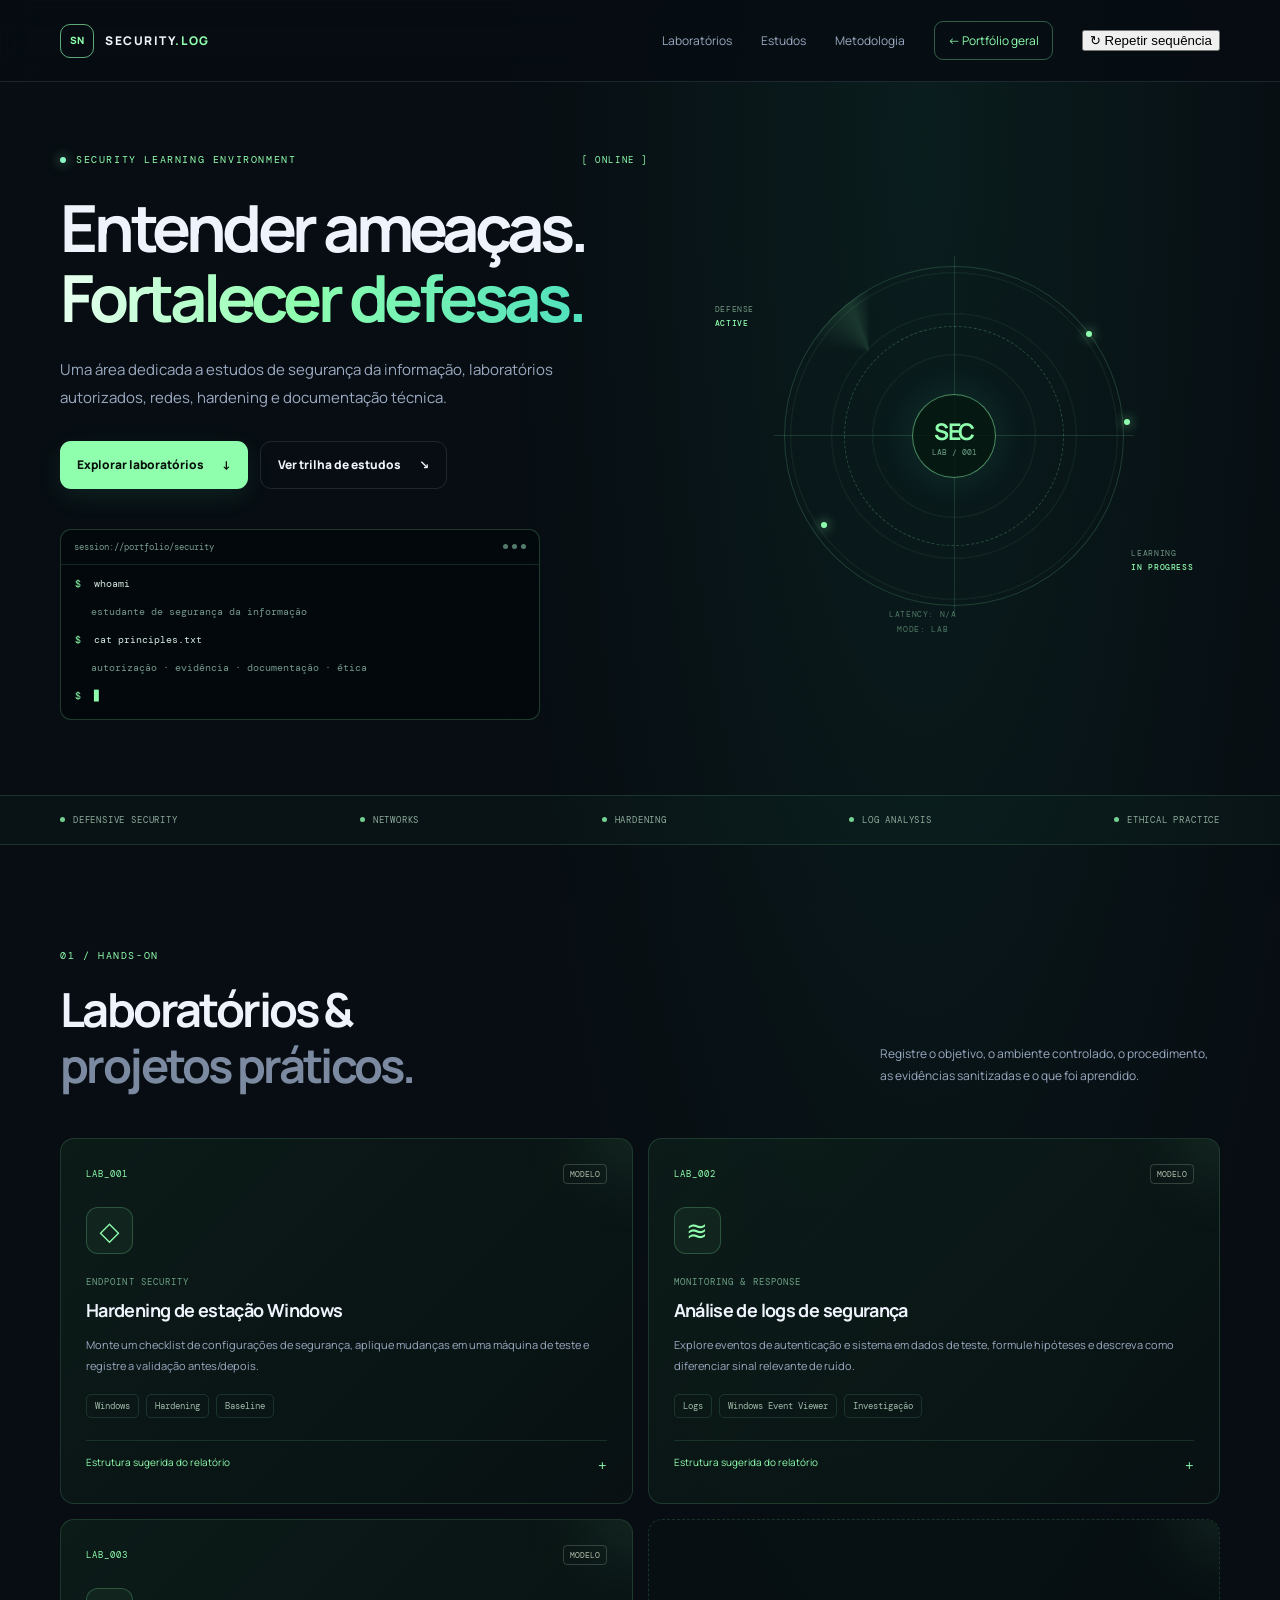
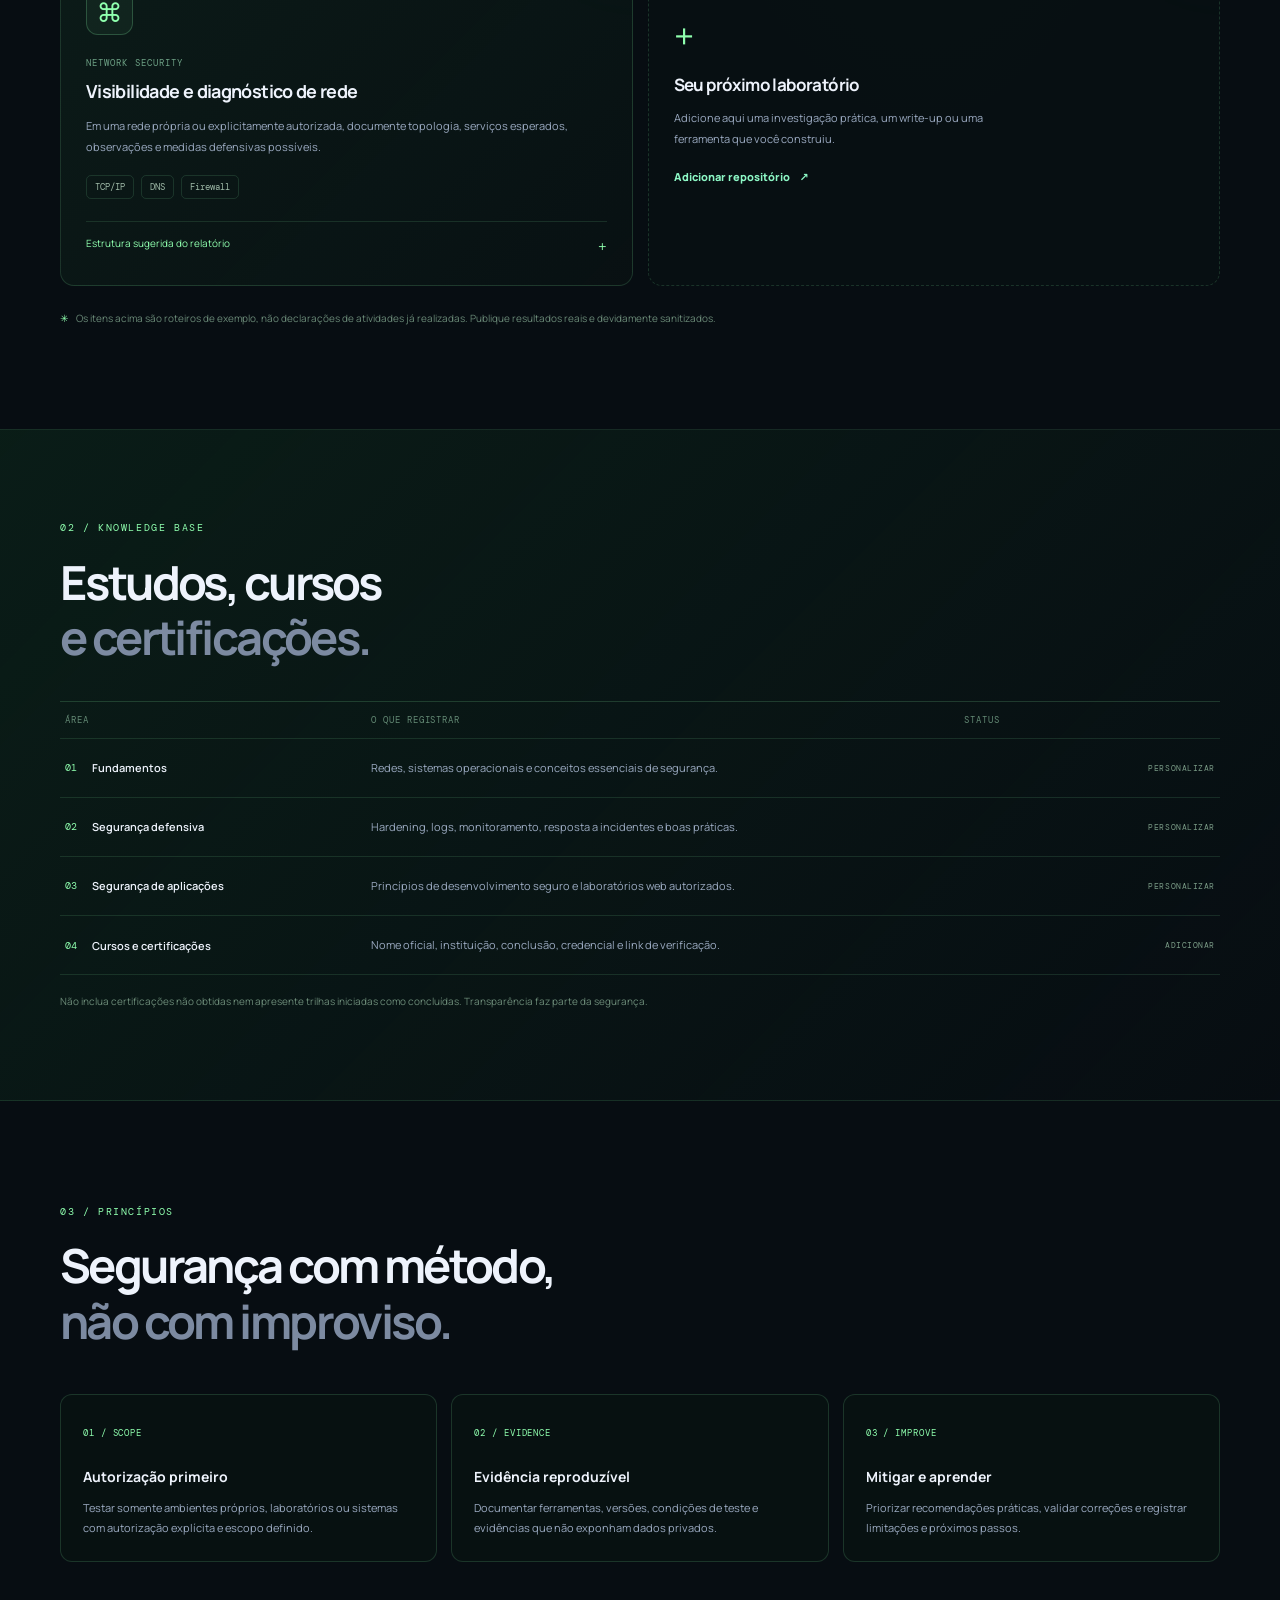
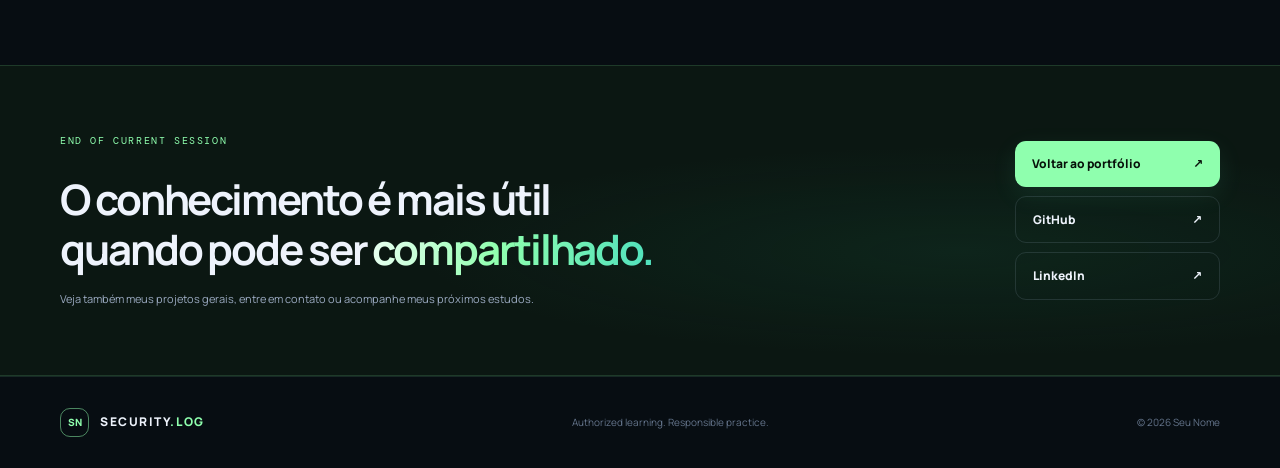
==== commit 8734d761: "atualizção portifolio" ====
--- a/cybersecurity/index.html
+++ b/cybersecurity/index.html
@@ -17,7 +17,7 @@
   <header class="site-header cyber-header">
     <a class="brand" href="../" aria-label="Voltar ao portfólio principal"><span class="brand-mark">SN</span><span>SECURITY<span class="brand-dot">.LOG</span></span></a>
     <button class="menu-toggle" type="button" aria-expanded="false" aria-controls="cyber-nav" aria-label="Abrir menu"><span></span><span></span></button>
-    <nav class="main-nav" id="cyber-nav" aria-label="Navegação Cybersecurity"><a href="#labs">Laboratórios</a><a href="#estudos">Estudos</a><a href="#metodo">Metodologia</a><a class="nav-cyber" href="../">← Portfólio geral</a></nav>
+    <nav class="main-nav" id="cyber-nav" aria-label="Navegação Cybersecurity"><a href="#labs">Laboratórios</a><a href="#estudos">Estudos</a><a href="#metodo">Metodologia</a><a class="nav-cyber" href="../">← Portfólio geral</a><button class="cyber-replay" id="replay-intro" type="button"><span aria-hidden="true">↻</span> Repetir sequência</button></nav>
   </header>
 
   <main id="conteudo">
--- a/assets/css/cyber.css
+++ b/assets/css/cyber.css
@@ -1,2 +1,52 @@
 :root{--cyber:#8fffae;--cyber-2:#4fe0bd}.cyber-body{background:radial-gradient(ellipse at 72% 4%,rgba(26,113,90,.16),transparent 32%),#070d12}.cyber-body::before{content:"";position:fixed;inset:0;pointer-events:none;z-index:-1;opacity:.13;background-image:linear-gradient(rgba(130,255,174,.04) 1px,transparent 1px),linear-gradient(90deg,rgba(130,255,174,.04) 1px,transparent 1px);background-size:48px 48px}.cyber-body .brand-mark{border-color:rgba(143,255,174,.65);color:var(--cyber)}.cyber-body .brand-dot,.cyber-body .eyebrow,.cyber-body .status-dot,.cyber-body .principle-number,.cyber-body .item-kicker{color:var(--cyber)}.cyber-header{background:rgba(7,13,18,.84)}.cyber-header .nav-cyber{color:var(--cyber);border-color:rgba(143,255,174,.32)}.cyber-gradient{background:linear-gradient(95deg,#e9fff1 0%,#8fffae 45%,#4fe0bd 100%);color:transparent;background-clip:text;-webkit-background-clip:text}.live-label{margin-left:auto;color:var(--cyber);font-size:9px}.cyber-hero{display:grid;grid-template-columns:1.05fr .95fr;gap:40px;align-items:center;min-height:660px;padding-top:70px;padding-bottom:75px}.cyber-hero h1{font-size:clamp(42px,5.1vw,65px)}.cyber-hero .hero-lead{max-width:510px}.cyber-body .button-primary{background:var(--cyber);color:#07110a}.cyber-body .button-primary:hover{background:#c0ffd0}.cyber-body .button-quiet:hover{border-color:rgba(143,255,174,.4)}.cyber-terminal{margin-top:40px;border:1px solid rgba(143,255,174,.2);border-radius:11px;background:rgba(1,8,10,.62);overflow:hidden;max-width:480px;padding-bottom:14px;font:10px/1.8 "DM Mono",monospace;color:#d5e7df}.terminal-top{display:flex;justify-content:space-between;align-items:center;padding:9px 13px;border-bottom:1px solid rgba(143,255,174,.13);font-size:9px;color:#789b8c}.terminal-top div{display:flex;gap:4px}.terminal-top i{width:5px;height:5px;border-radius:50%;background:#527b6a}.cyber-terminal p{margin:10px 14px 0}.prompt{color:var(--cyber);margin-right:7px}.terminal-output{color:#75988a;padding-left:16px}.cursor{color:var(--cyber);animation:blink 1.15s steps(2,start) infinite}@keyframes blink{to{visibility:hidden}}.cyber-visual{height:420px;position:relative;display:grid;place-items:center;isolation:isolate}.radar{position:absolute;aspect-ratio:1;border:1px solid rgba(143,255,174,.17);border-radius:50%}.radar-large{width:340px;background:repeating-radial-gradient(circle,transparent 0 39px,rgba(143,255,174,.055) 40px 41px)}.radar-small{width:220px;border-style:dashed;border-color:rgba(143,255,174,.23)}.radar-cross{position:absolute;background:rgba(143,255,174,.14)}.cross-h{width:360px;height:1px}.cross-v{height:360px;width:1px}.radar-sweep{position:absolute;width:170px;height:170px;left:calc(50% - 170px);top:calc(50% - 170px);border-radius:100% 0 0 0;background:conic-gradient(from 0deg,transparent 0 76%,rgba(143,255,174,.13) 94%,rgba(143,255,174,.01) 100%);transform-origin:100% 100%;animation:sweep 8s linear infinite}.radar-center{width:84px;height:84px;border:1px solid rgba(143,255,174,.5);border-radius:50%;display:flex;flex-direction:column;align-items:center;justify-content:center;background:rgba(5,24,17,.8);box-shadow:0 0 38px rgba(79,224,189,.13);color:var(--cyber);z-index:2}.radar-center span{font:700 23px Manrope,sans-serif;letter-spacing:-.06em}.radar-center small{font:8px "DM Mono",monospace;color:#6fa489}.radar-point{position:absolute;width:6px;height:6px;border-radius:50%;background:var(--cyber);box-shadow:0 0 12px var(--cyber);z-index:3}.point-one{top:25%;right:24%}.point-two{bottom:28%;left:25%}.point-three{top:46%;right:17%}.radar-caption,.radar-coords{position:absolute;font:8px/1.8 "DM Mono",monospace;letter-spacing:.08em;color:#6f9581}.radar-caption b{color:var(--cyber);font-weight:500}.caption-one{top:18%;left:5%}.caption-two{bottom:17%;right:5%}.radar-coords{bottom:10px;left:calc(50% - 65px);text-align:center;color:#4f7864}@keyframes sweep{to{transform:rotate(360deg)}}.cyber-strip{border-block:1px solid rgba(143,255,174,.13);background:rgba(42,118,81,.06)}.strip-inner{display:flex;align-items:center;justify-content:space-between;gap:15px;flex-wrap:wrap;padding-block:18px}.strip-inner span{display:flex;align-items:center;gap:8px;font:9px "DM Mono",monospace;letter-spacing:.09em;color:#8eab9a}.strip-inner i{width:5px;height:5px;background:var(--cyber);border-radius:50%;opacity:.8}.cyber-body .content-section{padding-top:103px;padding-bottom:103px}.cyber-body .eyebrow{color:var(--cyber)}.lab-grid{display:grid;grid-template-columns:repeat(2,minmax(0,1fr));gap:15px}.lab-card{padding:25px;border:1px solid rgba(143,255,174,.15);border-radius:14px;background:linear-gradient(135deg,rgba(14,34,27,.68),rgba(10,20,20,.57));position:relative;overflow:hidden}.lab-card::after{content:"";position:absolute;width:100px;height:100px;top:-70px;right:-65px;background:rgba(143,255,174,.1);filter:blur(35px);pointer-events:none}.lab-card-head{display:flex;justify-content:space-between;align-items:center}.lab-id{font:9px "DM Mono",monospace;letter-spacing:.12em;color:var(--cyber)}.lab-status{font:8px "DM Mono",monospace;color:#b3bbaa;border:1px solid rgba(179,187,170,.25);padding:4px 6px;border-radius:4px}.lab-icon{width:47px;height:47px;display:grid;place-items:center;margin-top:23px;margin-bottom:22px;color:var(--cyber);font-size:26px;border:1px solid rgba(143,255,174,.22);border-radius:12px;background:rgba(143,255,174,.05)}.lab-category{font:9px "DM Mono",monospace;letter-spacing:.12em;color:#6da185;margin-bottom:8px}.lab-card h3{font-size:18px;letter-spacing:-.035em;margin-bottom:9px}.lab-card>p:not(.lab-category){font-size:11px;line-height:1.9;color:var(--muted);margin-bottom:17px}.lab-tags{display:flex;flex-wrap:wrap;gap:7px;margin-bottom:22px}.lab-tags span{font:9px "DM Mono",monospace;padding:5px 8px;border:1px solid rgba(143,255,174,.13);border-radius:5px;color:#9eb9a7}.lab-card details{border-top:1px solid rgba(143,255,174,.12);padding-top:13px}.lab-card summary{cursor:pointer;font-size:10px;color:var(--cyber);list-style:none}.lab-card summary::-webkit-details-marker{display:none}.lab-card summary::after{content:"+";float:right;font-size:15px}.lab-card details[open] summary::after{content:"−"}.lab-card details ol{padding-left:20px;color:var(--muted);font-size:10px;line-height:2}.lab-card-outline{display:flex;flex-direction:column;align-items:flex-start;justify-content:center;border-style:dashed;background:rgba(9,24,19,.28);min-height:260px}.outline-symbol{font-size:35px;color:var(--cyber);line-height:1;margin-bottom:17px}.lab-card-outline h3{font-size:17px}.lab-card-outline>p{max-width:320px}.lab-card-outline .text-link{margin-top:2px}.cyber-body .section-footnote{color:#6a8977}.cyber-body .footnote-star{color:var(--cyber)}.study-section{border-block:1px solid rgba(143,255,174,.1);background:linear-gradient(135deg,rgba(11,35,25,.7),rgba(7,13,18,.3))}.study-inner{padding-block:90px}.study-inner .section-heading{margin-bottom:35px}.study-table{border-top:1px solid rgba(143,255,174,.17)}.study-row{display:grid;grid-template-columns:.8fr 1.6fr .7fr;gap:20px;align-items:center;padding:20px 5px;border-bottom:1px solid rgba(143,255,174,.12);font-size:11px;color:var(--muted)}.study-header{font:9px "DM Mono",monospace;letter-spacing:.1em;color:#648a75;padding-block:12px}.study-area{display:flex;align-items:center;gap:15px;color:var(--cyber);font:10px "DM Mono",monospace}.study-area b{font:600 11px Manrope,sans-serif;color:var(--text)}.study-state{font:8px "DM Mono",monospace;letter-spacing:.07em;color:#7a9b86;text-align:right}.study-note{font-size:10px;color:#6c8b78;margin:18px 0 0}.method-grid{display:grid;grid-template-columns:repeat(3,1fr);gap:14px}.method-item{border:1px solid rgba(143,255,174,.15);background:rgba(10,24,19,.45);padding:22px;border-radius:12px}.method-item>span{font:9px "DM Mono",monospace;letter-spacing:.1em;color:var(--cyber)}.method-item h3{font-size:14px;margin:22px 0 9px}.method-item p{font-size:11px;color:var(--muted);line-height:1.9;margin:0}.cyber-cta{border-block:1px solid rgba(143,255,174,.15);background:radial-gradient(ellipse at 75% 60%,rgba(29,127,87,.13),transparent 40%),#0b1712}.cta-inner{padding-block:67px;display:flex;align-items:center;justify-content:space-between;gap:30px}.cta-inner h2{font-size:clamp(29px,3.5vw,42px);line-height:1.2;letter-spacing:-.05em;margin-bottom:15px}.cta-inner>div:first-child>p:last-child{font-size:11px;color:var(--muted);margin:0}.cta-links{display:flex;flex-direction:column;gap:9px;min-width:205px}.cta-links .button{justify-content:space-between}.cyber-footer{border-top-color:rgba(143,255,174,.12)}.cyber-footer .brand-mark{border-color:rgba(143,255,174,.5)}.cyber-footer .brand-dot{color:var(--cyber)}.scanline{position:fixed;inset:0;pointer-events:none;z-index:30;opacity:.035;background:repeating-linear-gradient(0deg,transparent,transparent 2px,rgba(180,255,216,.25) 3px,transparent 4px)}
 @media(prefers-reduced-motion:reduce){.radar-sweep,.cursor{animation:none!important}}@media(max-width:850px){.cyber-hero{grid-template-columns:1fr .75fr;gap:10px}.cyber-visual{transform:scale(.85);margin-inline:-35px}.study-row{grid-template-columns:.85fr 1.5fr .7fr}.method-item{padding:18px}}@media(max-width:680px){.cyber-hero{grid-template-columns:1fr;padding-top:54px;padding-bottom:48px}.cyber-hero h1{font-size:clamp(40px,10vw,55px)}.live-label{font-size:8px}.cyber-visual{transform:none;margin-top:24px;height:330px}.radar-large{width:275px}.radar-small{width:180px}.cross-h{width:295px}.cross-v{height:295px}.caption-one{left:0}.caption-two{right:0}.cyber-body .content-section{padding-top:75px;padding-bottom:75px}.lab-grid{grid-template-columns:1fr}.lab-card{padding:21px}.lab-card-outline{min-height:220px}.study-inner{padding-block:70px}.study-row{grid-template-columns:1fr;gap:6px;padding:15px 3px}.study-header{display:none}.study-area{margin-bottom:3px}.study-state{text-align:left;margin-top:3px}.method-grid{grid-template-columns:1fr}.method-item h3{margin-top:15px}.cta-inner{padding-block:54px;align-items:flex-start;flex-direction:column}.cta-links{width:100%;max-width:320px}.strip-inner{justify-content:flex-start;gap:13px 20px}.strip-inner span{font-size:8px}}
+
+
+/* ===== CYBER INTRO: caveira formada por caracteres + glitches discretos ===== */
+.cyber-body.cyber-intro-lock{overflow:hidden}
+.cyber-intro{position:fixed;inset:0;z-index:10000;overflow:hidden;background:#09020f;color:#f8e9ff;isolation:isolate;opacity:1;transition:opacity .48s ease; font-family:"DM Mono",Consolas,monospace}
+.cyber-intro.is-closing{opacity:0;pointer-events:none}
+.cyber-intro::before{content:"";position:absolute;inset:0;z-index:2;pointer-events:none;background:repeating-linear-gradient(to bottom,rgba(246,151,255,.045) 0,rgba(246,151,255,.045) 1px,transparent 1px,transparent 4px);opacity:.9}
+.cyber-intro::after{content:"";position:absolute;inset:0;z-index:1;pointer-events:none;background:radial-gradient(ellipse at center,transparent 30%,rgba(3,0,8,.42) 100%),linear-gradient(90deg,rgba(126,25,155,.06),transparent 25%,transparent 75%,rgba(255,73,200,.05)}
+.cyber-intro-canvas{position:absolute;inset:0;display:block;width:100%;height:100%;z-index:0}
+.cyber-intro-vignette{position:absolute;inset:0;z-index:1;pointer-events:none;background:radial-gradient(ellipse at center,rgba(29,7,43,.05) 0%,rgba(10,2,17,.18) 52%,rgba(5,1,10,.8) 100%)}
+.cyber-intro-hud{position:absolute;inset:0;z-index:3;pointer-events:none}
+.cyber-intro-topline{position:absolute;top:clamp(19px,4vh,42px);left:clamp(18px,4vw,58px);right:clamp(18px,4vw,58px);display:flex;justify-content:space-between;gap:16px;color:rgba(245,198,255,.67);font-size:clamp(8px,.85vw,10px);letter-spacing:.14em}
+.cyber-intro-brand{display:inline-flex;align-items:center;gap:9px}
+.cyber-intro-brand i{display:inline-block;width:6px;height:6px;border-radius:50%;background:#ff83e4;box-shadow:0 0 13px #ff83e4;animation:cyber-status-pulse 1.3s steps(2,end) infinite}
+.cyber-intro-brand b{color:#a78bfa;font-weight:400}
+.cyber-intro-title{position:absolute;top:clamp(72px,13vh,128px);left:16px;right:16px;margin:0;text-align:center;font-size:clamp(10px,1.4vw,14px);letter-spacing:.32em;color:rgba(255,226,255,.64)}
+.cyber-intro-title span{color:#ff8ce8}
+.cyber-intro-bottom{position:absolute;left:clamp(20px,7vw,100px);right:clamp(20px,7vw,100px);bottom:clamp(37px,7vh,72px);max-width:480px;margin:auto;text-align:center}
+.cyber-intro-bottom p{margin:0;color:#ffb4f0;font-size:clamp(9px,1vw,11px);letter-spacing:.07em;text-shadow:0 0 12px rgba(250,106,231,.4)}
+.cyber-intro-progressbar{height:2px;margin:14px auto 12px;max-width:350px;background:rgba(240,160,255,.15);overflow:hidden}
+.cyber-intro-progressbar span{display:block;width:0;height:100%;background:linear-gradient(90deg,#a78bfa,#ff83e4,#a9f9ff);box-shadow:0 0 11px #ff83e4;transition:width .08s linear}
+.cyber-intro-bottom .cyber-intro-footnote{font-size:8px;color:rgba(223,183,236,.47);letter-spacing:.17em}
+.cyber-intro-skip{position:absolute;right:clamp(18px,4vw,58px);bottom:clamp(17px,3vh,30px);pointer-events:auto;cursor:pointer;border:1px solid rgba(238,151,255,.28);background:rgba(24,7,34,.56);color:rgba(255,218,255,.78);padding:9px 12px;font:9px "DM Mono",Consolas,monospace;letter-spacing:.08em;transition:background .2s,border-color .2s,color .2s}
+.cyber-intro-skip:hover,.cyber-intro-skip:focus-visible{background:rgba(129,36,153,.32);border-color:#ff8ce8;color:#fff;outline:none}
+.cyber-intro-skip span{color:#b69bbf;margin-left:6px}
+.cyber-intro-corner{position:absolute;left:clamp(18px,4vw,58px);bottom:clamp(22px,3vh,32px);font-size:8px;letter-spacing:.16em;color:rgba(221,174,236,.32)}
+.cyber-intro.is-glitching .cyber-intro-canvas{animation:cyber-intro-jitter .12s steps(2,end) 2}
+.cyber-intro.is-glitching .cyber-intro-title{color:#fff;text-shadow:3px 0 #ff4edb,-3px 0 #54e8ff}
+@keyframes cyber-status-pulse{50%{opacity:.25;box-shadow:none}}
+@keyframes cyber-intro-jitter{0%{transform:translateX(0);filter:none}25%{transform:translateX(5px);filter:hue-rotate(30deg)}50%{transform:translateX(-4px);filter:saturate(1.8)}75%{transform:translateX(2px);filter:hue-rotate(-30deg)}100%{transform:translateX(0);filter:none}}
+
+/* Camada de falha visual: aparece por frações de segundo, de forma ocasional. */
+.cyber-glitch-layer{position:fixed;inset:0;z-index:80;pointer-events:none;opacity:0;overflow:hidden}
+.cyber-glitch-layer::before,.cyber-glitch-layer::after{content:"";position:absolute;inset:0;opacity:0}
+.cyber-glitch-layer::before{background:linear-gradient(transparent 0 20%,rgba(255,58,203,.17) 20% 21%,transparent 21% 49%,rgba(112,239,255,.12) 49% 50%,transparent 50%),repeating-linear-gradient(0deg,transparent 0 5px,rgba(255,255,255,.025) 5px 6px);mix-blend-mode:screen}
+.cyber-glitch-layer::after{left:-2%;right:-2%;background:linear-gradient(90deg,transparent 0 18%,rgba(255,86,212,.12) 18% 38%,transparent 38% 64%,rgba(91,231,255,.1) 64% 78%,transparent 78%);}
+.cyber-glitch-layer.is-active{opacity:1;animation:cyber-glitch-flicker .18s steps(2,end) both}
+.cyber-glitch-layer.is-active::before{opacity:1;clip-path:polygon(0 12%,100% 12%,100% 19%,0 19%,0 46%,100% 46%,100% 51%,0 51%,0 78%,100% 78%,100% 82%,0 82%);transform:translateX(2px)}
+.cyber-glitch-layer.is-active::after{opacity:1;animation:cyber-glitch-slice .18s steps(2,end) both}
+.cyber-body.cyber-glitch-active .cyber-hero h1{animation:cyber-heading-glitch .18s steps(2,end) both}
+@keyframes cyber-glitch-flicker{0%{opacity:0}30%{opacity:1}55%{opacity:.25}75%{opacity:1}100%{opacity:0}}
+@keyframes cyber-glitch-slice{0%{transform:translateX(-6px) skewX(-1deg);clip-path:inset(18% 0 71% 0)}35%{transform:translateX(5px);clip-path:inset(46% 0 40% 0)}70%{transform:translateX(-3px);clip-path:inset(76% 0 18% 0)}100%{transform:translateX(0);clip-path:inset(100% 0 0 0)}}
+@keyframes cyber-heading-glitch{0%{transform:translateX(0)}28%{transform:translateX(2px);text-shadow:2px 0 #ff6edc,-2px 0 #64eaff}60%{transform:translateX(-1px);text-shadow:-2px 0 #ff6edc,2px 0 #64eaff}100%{transform:translateX(0);text-shadow:none}}
+
+.cyber-replay{display:inline-flex;align-items:center;gap:7px;white-space:nowrap;border:1px solid rgba(143,255,174,.18);background:rgba(143,255,174,.035);color:#8eab9a;border-radius:8px;padding:9px 11px;font:9px "DM Mono",Consolas,monospace;cursor:pointer;transition:color .2s,border-color .2s,background .2s}
+.cyber-replay span{font-size:14px;color:var(--cyber)}
+.cyber-replay:hover,.cyber-replay:focus-visible{color:var(--cyber);border-color:rgba(143,255,174,.48);background:rgba(143,255,174,.08);outline:none}
+@media(max-width:850px){.cyber-replay{padding:8px 9px;font-size:8px}}
+@media(max-width:680px){.cyber-intro-topline{font-size:7px;letter-spacing:.08em}.cyber-intro-brand{gap:5px}.cyber-intro-title{letter-spacing:.18em}.cyber-intro-corner{display:none}.cyber-intro-bottom .cyber-intro-footnote{font-size:7px;letter-spacing:.08em}.cyber-replay{width:100%;justify-content:center;margin-top:5px}}
+@media(prefers-reduced-motion:reduce){.cyber-intro,.cyber-intro *,.cyber-glitch-layer,.cyber-body.cyber-glitch-active .cyber-hero h1{animation:none!important;transition:none!important}}
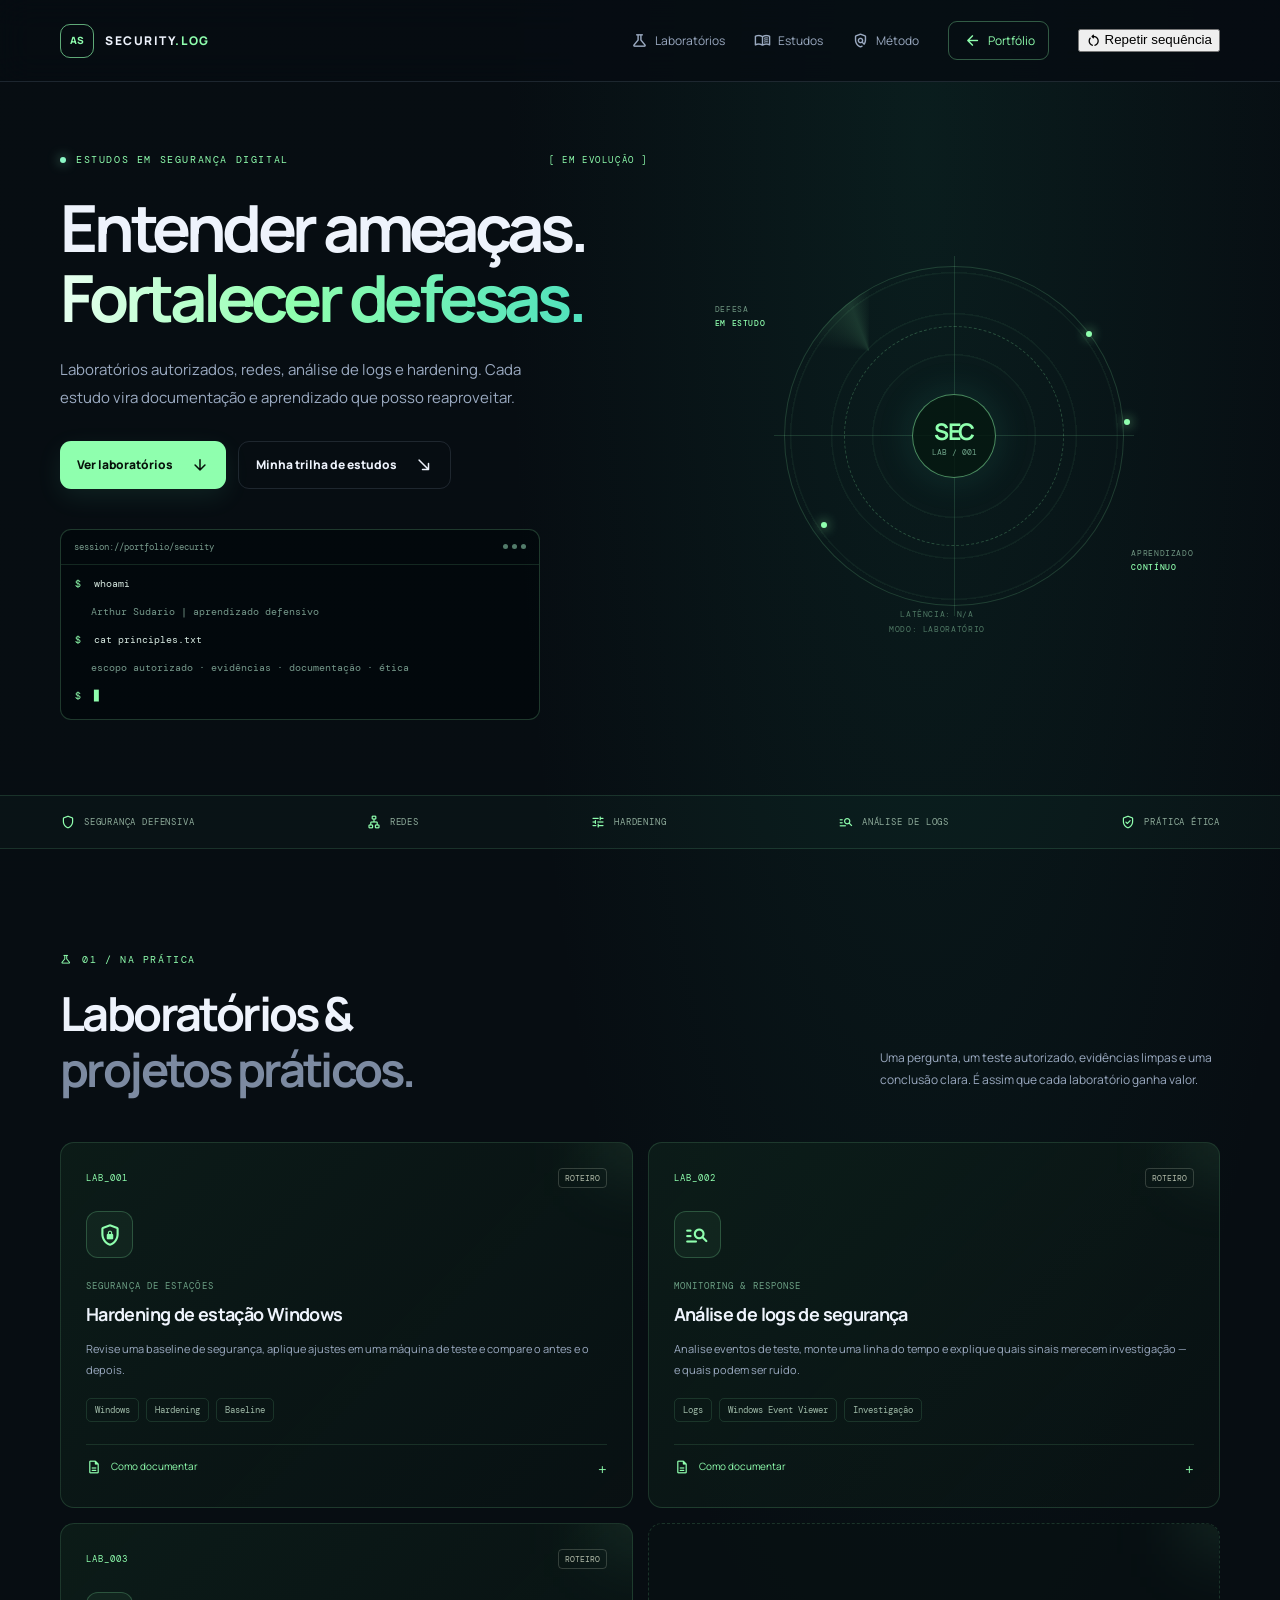
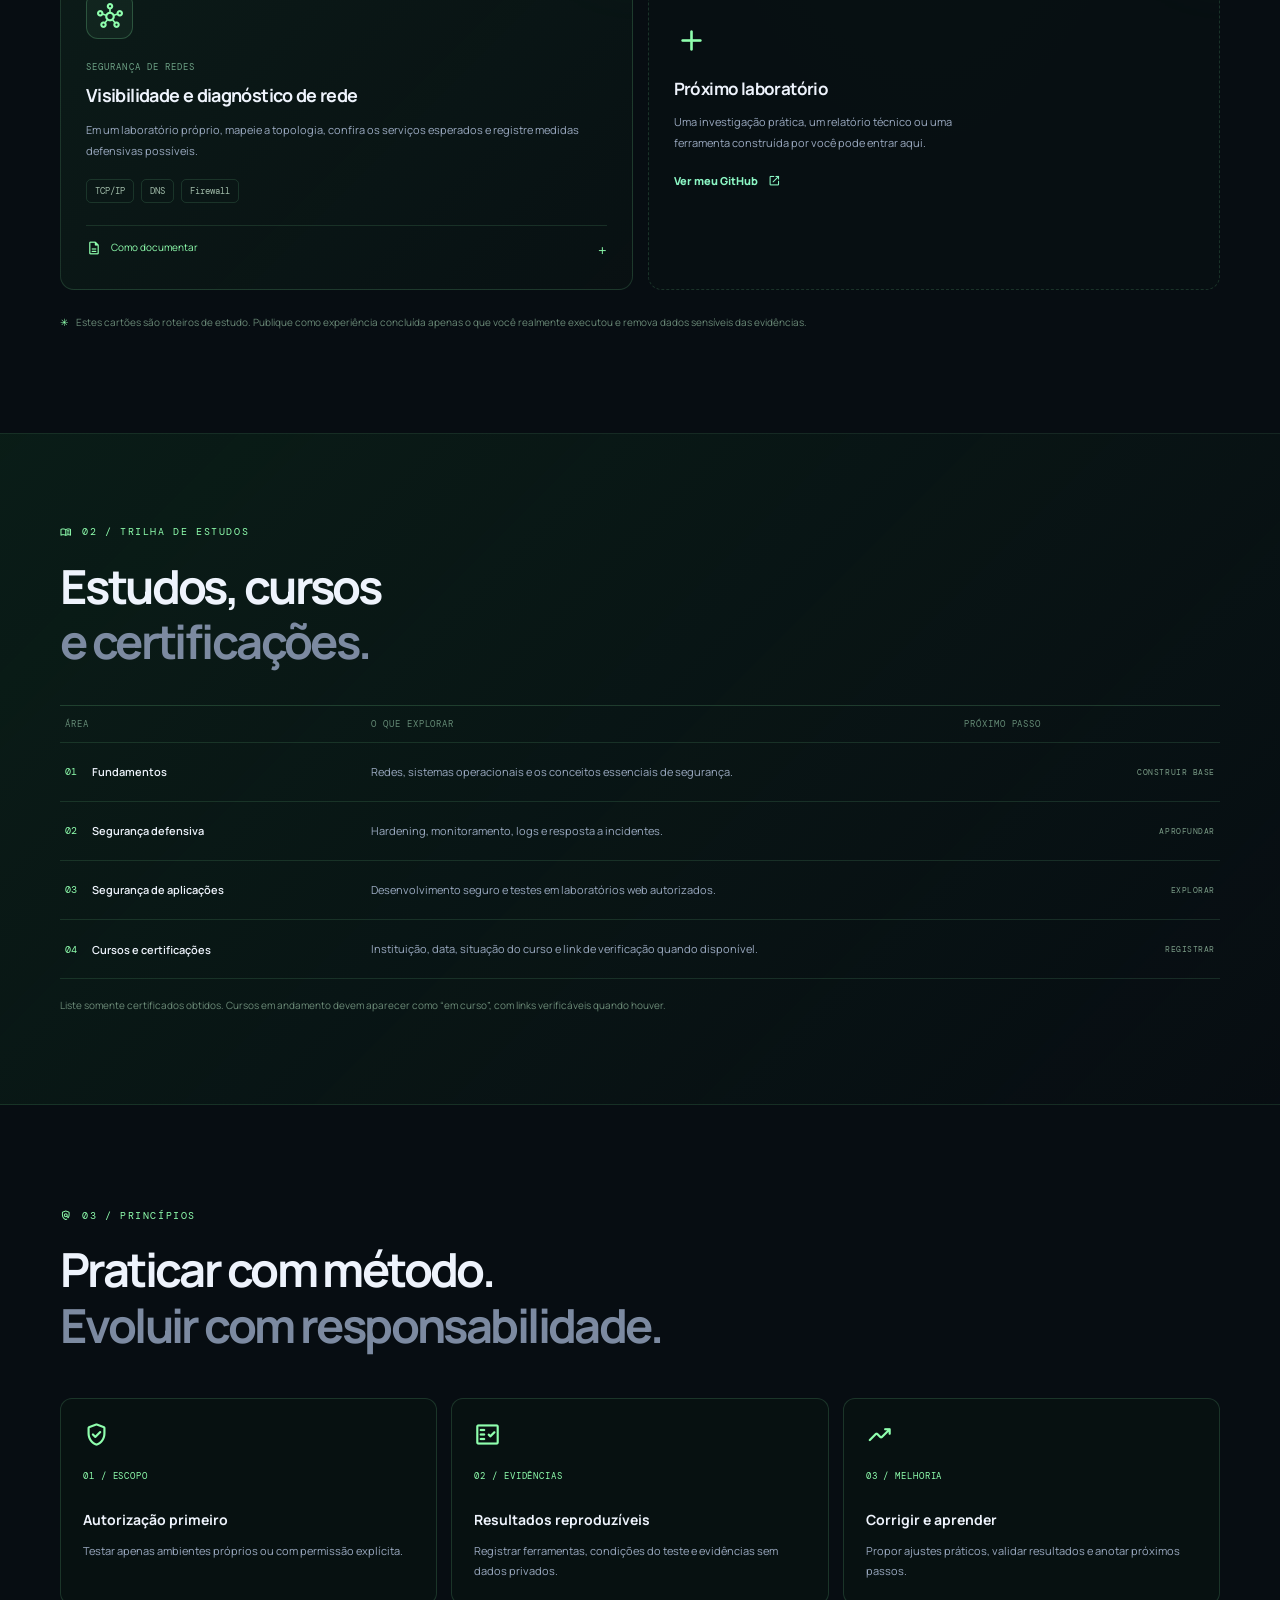
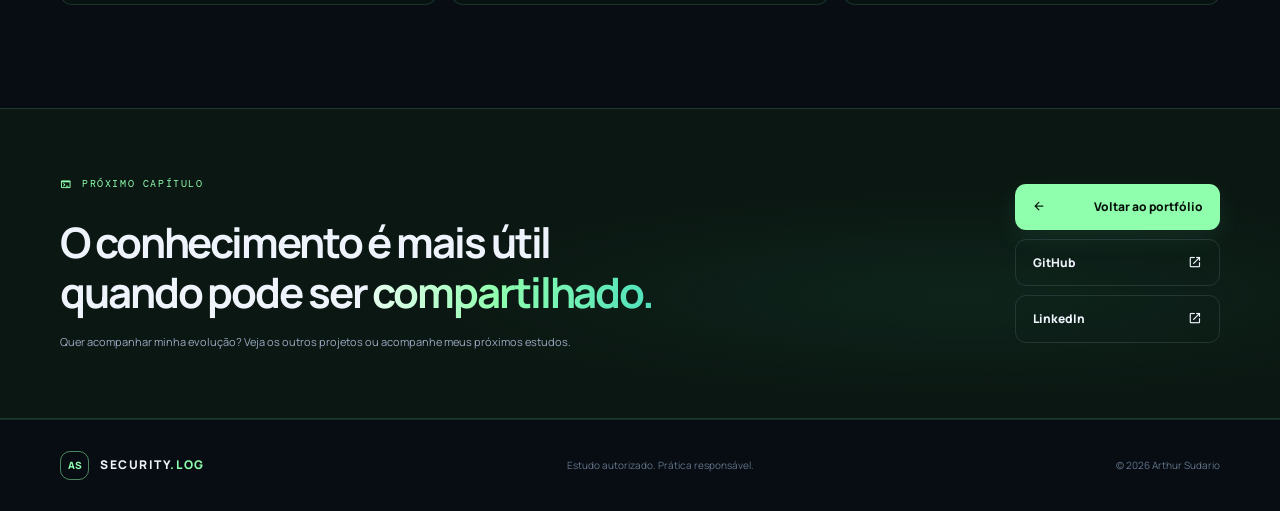
==== commit 31b58a42: "Projeto 1" ====
--- a/cybersecurity/index.html
+++ b/cybersecurity/index.html
@@ -4,8 +4,11 @@
   <meta charset="utf-8">
   <meta name="viewport" content="width=device-width, initial-scale=1">
   <meta name="theme-color" content="#070d12">
-  <meta name="description" content="Laboratórios, estudos e projetos de Cybersecurity e segurança da informação.">
-  <title>Seu Nome | Cybersecurity</title>
+  <link rel="preconnect" href="https://fonts.googleapis.com">
+  <link rel="preconnect" href="https://fonts.gstatic.com" crossorigin>
+  <link href="https://fonts.googleapis.com/css2?family=Material+Symbols+Rounded:opsz,wght,FILL,GRAD@20..48,400,0,0&display=block" rel="stylesheet">
+  <meta name="description" content="Arthur Sudario: estudos de segurança digital, redes, hardening e análise de logs em ambientes autorizados.">
+  <title>Arthur Sudario | Cybersecurity</title>
   <link rel="stylesheet" href="../assets/css/style.css">
   <link rel="stylesheet" href="../assets/css/cyber.css">
   <script src="../assets/js/app.js" defer></script>
@@ -15,43 +18,43 @@
   <a class="skip-link" href="#conteudo">Pular para o conteúdo</a>
   <div class="scanline" aria-hidden="true"></div>
   <header class="site-header cyber-header">
-    <a class="brand" href="../" aria-label="Voltar ao portfólio principal"><span class="brand-mark">SN</span><span>SECURITY<span class="brand-dot">.LOG</span></span></a>
+    <a class="brand" href="../" aria-label="Voltar ao portfólio principal"><span class="brand-mark">AS</span><span>SECURITY<span class="brand-dot">.LOG</span></span></a>
     <button class="menu-toggle" type="button" aria-expanded="false" aria-controls="cyber-nav" aria-label="Abrir menu"><span></span><span></span></button>
-    <nav class="main-nav" id="cyber-nav" aria-label="Navegação Cybersecurity"><a href="#labs">Laboratórios</a><a href="#estudos">Estudos</a><a href="#metodo">Metodologia</a><a class="nav-cyber" href="../">← Portfólio geral</a><button class="cyber-replay" id="replay-intro" type="button"><span aria-hidden="true">↻</span> Repetir sequência</button></nav>
+    <nav class="main-nav" id="cyber-nav" aria-label="Navegação Cybersecurity"><a href="#labs"><span class="material-symbols-rounded" aria-hidden="true">science</span> Laboratórios</a><a href="#estudos"><span class="material-symbols-rounded" aria-hidden="true">menu_book</span> Estudos</a><a href="#metodo"><span class="material-symbols-rounded" aria-hidden="true">policy</span> Método</a><a class="nav-cyber" href="../"><span class="material-symbols-rounded" aria-hidden="true">arrow_back</span> Portfólio</a><button class="cyber-replay" id="replay-intro" type="button"><span class="material-symbols-rounded" aria-hidden="true">restart_alt</span> Repetir sequência</button></nav>
   </header>
 
   <main id="conteudo">
     <section class="cyber-hero section-wrap">
       <div class="cyber-hero-copy reveal">
-        <p class="eyebrow"><span class="status-dot"></span> SECURITY LEARNING ENVIRONMENT <span class="live-label">[ ONLINE ]</span></p>
+        <p class="eyebrow"><span class="status-dot"></span> ESTUDOS EM SEGURANÇA DIGITAL <span class="live-label">[ EM EVOLUÇÃO ]</span></p>
         <h1>Entender ameaças.<br><span class="cyber-gradient">Fortalecer defesas.</span></h1>
-        <p class="hero-lead">Uma área dedicada a estudos de segurança da informação, laboratórios autorizados, redes, hardening e documentação técnica.</p>
-        <div class="hero-actions"><a class="button button-primary" href="#labs">Explorar laboratórios <span>↓</span></a><a class="button button-quiet" href="#estudos">Ver trilha de estudos <span>↘</span></a></div>
-        <div class="cyber-terminal"><div class="terminal-top"><span>session://portfolio/security</span><div><i></i><i></i><i></i></div></div><p><span class="prompt">$</span> whoami</p><p class="terminal-output">estudante de segurança da informação</p><p><span class="prompt">$</span> cat principles.txt</p><p class="terminal-output">autorização · evidência · documentação · ética</p><p><span class="prompt">$</span> <span class="cursor">▋</span></p></div>
+        <p class="hero-lead">Laboratórios autorizados, redes, análise de logs e hardening. Cada estudo vira documentação e aprendizado que posso reaproveitar.</p>
+        <div class="hero-actions"><a class="button button-primary" href="#labs">Ver laboratórios <span class="material-symbols-rounded" aria-hidden="true">arrow_downward</span></a><a class="button button-quiet" href="#estudos">Minha trilha de estudos <span class="material-symbols-rounded" aria-hidden="true">south_east</span></a></div>
+        <div class="cyber-terminal"><div class="terminal-top"><span>session://portfolio/security</span><div><i></i><i></i><i></i></div></div><p><span class="prompt">$</span> whoami</p><p class="terminal-output">Arthur Sudario | aprendizado defensivo</p><p><span class="prompt">$</span> cat principles.txt</p><p class="terminal-output">escopo autorizado · evidências · documentação · ética</p><p><span class="prompt">$</span> <span class="cursor">▋</span></p></div>
       </div>
-      <div class="cyber-visual reveal" aria-hidden="true"><div class="radar radar-large"></div><div class="radar radar-small"></div><div class="radar-cross cross-h"></div><div class="radar-cross cross-v"></div><div class="radar-sweep"></div><div class="radar-center"><span>SEC</span><small>LAB / 001</small></div><span class="radar-point point-one"></span><span class="radar-point point-two"></span><span class="radar-point point-three"></span><div class="radar-caption caption-one">DEFENSE<br><b>ACTIVE</b></div><div class="radar-caption caption-two">LEARNING<br><b>IN PROGRESS</b></div><div class="radar-coords">LATENCY: N/A<br>MODE: LAB</div></div>
+      <div class="cyber-visual reveal" aria-hidden="true"><div class="radar radar-large"></div><div class="radar radar-small"></div><div class="radar-cross cross-h"></div><div class="radar-cross cross-v"></div><div class="radar-sweep"></div><div class="radar-center"><span>SEC</span><small>LAB / 001</small></div><span class="radar-point point-one"></span><span class="radar-point point-two"></span><span class="radar-point point-three"></span><div class="radar-caption caption-one">DEFESA<br><b>EM ESTUDO</b></div><div class="radar-caption caption-two">APRENDIZADO<br><b>CONTÍNUO</b></div><div class="radar-coords">LATÊNCIA: N/A<br>MODO: LABORATÓRIO</div></div>
     </section>
 
-    <section class="cyber-strip"><div class="section-wrap strip-inner"><span><i></i> DEFENSIVE SECURITY</span><span><i></i> NETWORKS</span><span><i></i> HARDENING</span><span><i></i> LOG ANALYSIS</span><span><i></i> ETHICAL PRACTICE</span></div></section>
+    <section class="cyber-strip"><div class="section-wrap strip-inner"><span><i class="material-symbols-rounded" aria-hidden="true">shield</i> SEGURANÇA DEFENSIVA</span><span><i class="material-symbols-rounded" aria-hidden="true">lan</i> REDES</span><span><i class="material-symbols-rounded" aria-hidden="true">tune</i> HARDENING</span><span><i class="material-symbols-rounded" aria-hidden="true">manage_search</i> ANÁLISE DE LOGS</span><span><i class="material-symbols-rounded" aria-hidden="true">verified_user</i> PRÁTICA ÉTICA</span></div></section>
 
     <section class="content-section section-wrap" id="labs">
-      <div class="section-heading heading-row reveal"><div><p class="eyebrow">01 / HANDS-ON</p><h2>Laboratórios &<br><span class="muted-heading">projetos práticos.</span></h2></div><p class="section-note">Registre o objetivo, o ambiente controlado, o procedimento, as evidências sanitizadas e o que foi aprendido.</p></div>
+      <div class="section-heading heading-row reveal"><div><p class="eyebrow"><span class="material-symbols-rounded" aria-hidden="true">science</span> 01 / NA PRÁTICA</p><h2>Laboratórios &<br><span class="muted-heading">projetos práticos.</span></h2></div><p class="section-note">Uma pergunta, um teste autorizado, evidências limpas e uma conclusão clara. É assim que cada laboratório ganha valor.</p></div>
       <div class="lab-grid">
         <!-- PERSONALIZE: substitua estes modelos por laboratórios realmente executados. -->
-        <article class="lab-card reveal"><div class="lab-card-head"><span class="lab-id">LAB_001</span><span class="lab-status">MODELO</span></div><div class="lab-icon icon-shield">◇</div><p class="lab-category">ENDPOINT SECURITY</p><h3>Hardening de estação Windows</h3><p>Monte um checklist de configurações de segurança, aplique mudanças em uma máquina de teste e registre a validação antes/depois.</p><div class="lab-tags"><span>Windows</span><span>Hardening</span><span>Baseline</span></div><details><summary>Estrutura sugerida do relatório</summary><ol><li>Objetivo e escopo autorizado</li><li>Estado inicial e riscos observados</li><li>Controles aplicados e justificativa</li><li>Validação, limitações e conclusão</li></ol></details></article>
-        <article class="lab-card reveal"><div class="lab-card-head"><span class="lab-id">LAB_002</span><span class="lab-status">MODELO</span></div><div class="lab-icon icon-logs">≋</div><p class="lab-category">MONITORING & RESPONSE</p><h3>Análise de logs de segurança</h3><p>Explore eventos de autenticação e sistema em dados de teste, formule hipóteses e descreva como diferenciar sinal relevante de ruído.</p><div class="lab-tags"><span>Logs</span><span>Windows Event Viewer</span><span>Investigação</span></div><details><summary>Estrutura sugerida do relatório</summary><ol><li>Fonte dos eventos e contexto</li><li>Filtros e critérios de análise</li><li>Linha do tempo e evidências</li><li>Conclusões e recomendações</li></ol></details></article>
-        <article class="lab-card reveal"><div class="lab-card-head"><span class="lab-id">LAB_003</span><span class="lab-status">MODELO</span></div><div class="lab-icon icon-network">⌘</div><p class="lab-category">NETWORK SECURITY</p><h3>Visibilidade e diagnóstico de rede</h3><p>Em uma rede própria ou explicitamente autorizada, documente topologia, serviços esperados, observações e medidas defensivas possíveis.</p><div class="lab-tags"><span>TCP/IP</span><span>DNS</span><span>Firewall</span></div><details><summary>Estrutura sugerida do relatório</summary><ol><li>Diagrama sanitizado do laboratório</li><li>Hipótese e método de teste</li><li>Resultados sem dados sensíveis</li><li>Mitigações e próximos passos</li></ol></details></article>
-        <article class="lab-card lab-card-outline reveal"><span class="outline-symbol">+</span><h3>Seu próximo laboratório</h3><p>Adicione aqui uma investigação prática, um write-up ou uma ferramenta que você construiu.</p><a class="text-link" href="https://github.com/seu-usuario" target="_blank" rel="noreferrer">Adicionar repositório <span>↗</span></a></article>
+        <article class="lab-card reveal"><div class="lab-card-head"><span class="lab-id">LAB_001</span><span class="lab-status">ROTEIRO</span></div><div class="lab-icon icon-shield material-symbols-rounded" aria-hidden="true">shield_lock</div><p class="lab-category">SEGURANÇA DE ESTAÇÕES</p><h3>Hardening de estação Windows</h3><p>Revise uma baseline de segurança, aplique ajustes em uma máquina de teste e compare o antes e o depois.</p><div class="lab-tags"><span>Windows</span><span>Hardening</span><span>Baseline</span></div><details><summary><span class="material-symbols-rounded" aria-hidden="true">description</span> Como documentar</summary><ol><li>Objetivo e escopo autorizado</li><li>Estado inicial e riscos observados</li><li>Controles aplicados e justificativa</li><li>Validação, limitações e conclusão</li></ol></details></article>
+        <article class="lab-card reveal"><div class="lab-card-head"><span class="lab-id">LAB_002</span><span class="lab-status">ROTEIRO</span></div><div class="lab-icon icon-logs material-symbols-rounded" aria-hidden="true">manage_search</div><p class="lab-category">MONITORING & RESPONSE</p><h3>Análise de logs de segurança</h3><p>Analise eventos de teste, monte uma linha do tempo e explique quais sinais merecem investigação — e quais podem ser ruído.</p><div class="lab-tags"><span>Logs</span><span>Windows Event Viewer</span><span>Investigação</span></div><details><summary><span class="material-symbols-rounded" aria-hidden="true">description</span> Como documentar</summary><ol><li>Fonte dos eventos e contexto</li><li>Filtros e critérios de análise</li><li>Linha do tempo e evidências</li><li>Conclusões e recomendações</li></ol></details></article>
+        <article class="lab-card reveal"><div class="lab-card-head"><span class="lab-id">LAB_003</span><span class="lab-status">ROTEIRO</span></div><div class="lab-icon icon-network material-symbols-rounded" aria-hidden="true">hub</div><p class="lab-category">SEGURANÇA DE REDES</p><h3>Visibilidade e diagnóstico de rede</h3><p>Em um laboratório próprio, mapeie a topologia, confira os serviços esperados e registre medidas defensivas possíveis.</p><div class="lab-tags"><span>TCP/IP</span><span>DNS</span><span>Firewall</span></div><details><summary><span class="material-symbols-rounded" aria-hidden="true">description</span> Como documentar</summary><ol><li>Diagrama sanitizado do laboratório</li><li>Hipótese e método de teste</li><li>Resultados sem dados sensíveis</li><li>Mitigações e próximos passos</li></ol></details></article>
+        <article class="lab-card lab-card-outline reveal"><span class="outline-symbol material-symbols-rounded" aria-hidden="true">add</span><h3>Próximo laboratório</h3><p>Uma investigação prática, um relatório técnico ou uma ferramenta construída por você pode entrar aqui.</p><a class="text-link" href="https://github.com/ArthurSclx" target="_blank" rel="noopener noreferrer">Ver meu GitHub <span class="material-symbols-rounded" aria-hidden="true">open_in_new</span></a></article>
       </div>
-      <p class="section-footnote"><span class="footnote-star">✳</span> Os itens acima são roteiros de exemplo, não declarações de atividades já realizadas. Publique resultados reais e devidamente sanitizados.</p>
+      <p class="section-footnote"><span class="footnote-star">✳</span> Estes cartões são roteiros de estudo. Publique como experiência concluída apenas o que você realmente executou e remova dados sensíveis das evidências.</p>
     </section>
 
-    <section class="study-section" id="estudos"><div class="section-wrap study-inner"><div class="section-heading reveal"><p class="eyebrow">02 / KNOWLEDGE BASE</p><h2>Estudos, cursos<br><span class="muted-heading">e certificações.</span></h2></div><div class="study-table reveal"><div class="study-row study-header"><span>ÁREA</span><span>O QUE REGISTRAR</span><span>STATUS</span></div><div class="study-row"><span class="study-area">01 <b>Fundamentos</b></span><span>Redes, sistemas operacionais e conceitos essenciais de segurança.</span><span class="study-state">PERSONALIZAR</span></div><div class="study-row"><span class="study-area">02 <b>Segurança defensiva</b></span><span>Hardening, logs, monitoramento, resposta a incidentes e boas práticas.</span><span class="study-state">PERSONALIZAR</span></div><div class="study-row"><span class="study-area">03 <b>Segurança de aplicações</b></span><span>Princípios de desenvolvimento seguro e laboratórios web autorizados.</span><span class="study-state">PERSONALIZAR</span></div><div class="study-row"><span class="study-area">04 <b>Cursos e certificações</b></span><span>Nome oficial, instituição, conclusão, credencial e link de verificação.</span><span class="study-state">ADICIONAR</span></div></div><p class="study-note">Não inclua certificações não obtidas nem apresente trilhas iniciadas como concluídas. Transparência faz parte da segurança.</p></div></section>
+    <section class="study-section" id="estudos"><div class="section-wrap study-inner"><div class="section-heading reveal"><p class="eyebrow"><span class="material-symbols-rounded" aria-hidden="true">menu_book</span> 02 / TRILHA DE ESTUDOS</p><h2>Estudos, cursos<br><span class="muted-heading">e certificações.</span></h2></div><div class="study-table reveal"><div class="study-row study-header"><span>ÁREA</span><span>O QUE EXPLORAR</span><span>PRÓXIMO PASSO</span></div><div class="study-row"><span class="study-area">01 <b>Fundamentos</b></span><span>Redes, sistemas operacionais e os conceitos essenciais de segurança.</span><span class="study-state">CONSTRUIR BASE</span></div><div class="study-row"><span class="study-area">02 <b>Segurança defensiva</b></span><span>Hardening, monitoramento, logs e resposta a incidentes.</span><span class="study-state">APROFUNDAR</span></div><div class="study-row"><span class="study-area">03 <b>Segurança de aplicações</b></span><span>Desenvolvimento seguro e testes em laboratórios web autorizados.</span><span class="study-state">EXPLORAR</span></div><div class="study-row"><span class="study-area">04 <b>Cursos e certificações</b></span><span>Instituição, data, situação do curso e link de verificação quando disponível.</span><span class="study-state">REGISTRAR</span></div></div><p class="study-note">Liste somente certificados obtidos. Cursos em andamento devem aparecer como “em curso”, com links verificáveis quando houver.</p></div></section>
 
-    <section class="content-section section-wrap" id="metodo"><div class="section-heading reveal"><p class="eyebrow">03 / PRINCÍPIOS</p><h2>Segurança com método,<br><span class="muted-heading">não com improviso.</span></h2></div><div class="method-grid"><article class="method-item reveal"><span>01 / SCOPE</span><h3>Autorização primeiro</h3><p>Testar somente ambientes próprios, laboratórios ou sistemas com autorização explícita e escopo definido.</p></article><article class="method-item reveal"><span>02 / EVIDENCE</span><h3>Evidência reproduzível</h3><p>Documentar ferramentas, versões, condições de teste e evidências que não exponham dados privados.</p></article><article class="method-item reveal"><span>03 / IMPROVE</span><h3>Mitigar e aprender</h3><p>Priorizar recomendações práticas, validar correções e registrar limitações e próximos passos.</p></article></div></section>
+    <section class="content-section section-wrap" id="metodo"><div class="section-heading reveal"><p class="eyebrow"><span class="material-symbols-rounded" aria-hidden="true">policy</span> 03 / PRINCÍPIOS</p><h2>Praticar com método.<br><span class="muted-heading">Evoluir com responsabilidade.</span></h2></div><div class="method-grid"><article class="method-item reveal"><span class="method-symbol material-symbols-rounded" aria-hidden="true">gpp_good</span><span>01 / ESCOPO</span><h3>Autorização primeiro</h3><p>Testar apenas ambientes próprios ou com permissão explícita.</p></article><article class="method-item reveal"><span class="method-symbol material-symbols-rounded" aria-hidden="true">fact_check</span><span>02 / EVIDÊNCIAS</span><h3>Resultados reproduzíveis</h3><p>Registrar ferramentas, condições do teste e evidências sem dados privados.</p></article><article class="method-item reveal"><span class="method-symbol material-symbols-rounded" aria-hidden="true">trending_up</span><span>03 / MELHORIA</span><h3>Corrigir e aprender</h3><p>Propor ajustes práticos, validar resultados e anotar próximos passos.</p></article></div></section>
 
-    <section class="cyber-cta"><div class="section-wrap cta-inner reveal"><div><p class="eyebrow">END OF CURRENT SESSION</p><h2>O conhecimento é mais útil<br>quando pode ser <span class="cyber-gradient">compartilhado.</span></h2><p>Veja também meus projetos gerais, entre em contato ou acompanhe meus próximos estudos.</p></div><div class="cta-links"><a class="button button-primary" href="../">Voltar ao portfólio <span>↗</span></a><a class="button button-quiet" href="https://github.com/seu-usuario" target="_blank" rel="noreferrer">GitHub <span>↗</span></a><a class="button button-quiet" href="https://www.linkedin.com/in/seu-usuario/" target="_blank" rel="noreferrer">LinkedIn <span>↗</span></a></div></div></section>
+    <section class="cyber-cta"><div class="section-wrap cta-inner reveal"><div><p class="eyebrow"><span class="material-symbols-rounded" aria-hidden="true">terminal</span> PRÓXIMO CAPÍTULO</p><h2>O conhecimento é mais útil<br>quando pode ser <span class="cyber-gradient">compartilhado.</span></h2><p>Quer acompanhar minha evolução? Veja os outros projetos ou acompanhe meus próximos estudos.</p></div><div class="cta-links"><a class="button button-primary" href="../"><span class="material-symbols-rounded" aria-hidden="true">arrow_back</span> Voltar ao portfólio</a><a class="button button-quiet" href="https://github.com/ArthurSclx" target="_blank" rel="noopener noreferrer">GitHub <span class="material-symbols-rounded" aria-hidden="true">open_in_new</span></a><a class="button button-quiet" href="https://www.linkedin.com/posts/arthur-sudario-293894291_espro-embaixadoresespro2024-ryla-activity-7266434508684447745-rGxN" target="_blank" rel="noopener noreferrer">LinkedIn <span class="material-symbols-rounded" aria-hidden="true">open_in_new</span></a></div></div></section>
   </main>
-  <footer class="site-footer cyber-footer"><a class="brand footer-brand" href="../"><span class="brand-mark">SN</span><span>SECURITY<span class="brand-dot">.LOG</span></span></a><p>Authorized learning. Responsible practice.</p><span>© <span id="current-year"></span> Seu Nome</span></footer>
+  <footer class="site-footer cyber-footer"><a class="brand footer-brand" href="../"><span class="brand-mark">AS</span><span>SECURITY<span class="brand-dot">.LOG</span></span></a><p>Estudo autorizado. Prática responsável.</p><span>© <span id="current-year"></span> Arthur Sudario</span></footer>
 </body>
 </html>
--- a/assets/css/style.css
+++ b/assets/css/style.css
@@ -5,3 +5,215 @@
 .content-section{padding-top:112px;padding-bottom:112px}.section-heading{margin-bottom:45px}.section-heading .eyebrow{margin-bottom:18px}.section-heading h2,.contact-copy h2,.bridge-inner h2{font-size:clamp(32px,4vw,47px);letter-spacing:-.055em;line-height:1.18;margin-bottom:0}.muted-heading{color:#7c8aa1}.about-grid{display:grid;grid-template-columns:1fr .88fr;gap:90px}.about-intro .large-copy{font-size:19px;line-height:1.75;color:#e3eaf5;max-width:490px}.about-intro>p:last-child{max-width:500px;color:var(--muted);font-size:13px;line-height:1.95}.principles article{display:grid;grid-template-columns:48px 1fr;gap:18px;padding:18px 0;border-top:1px solid var(--line)}.principles article:last-child{border-bottom:1px solid var(--line)}.principle-number{font:11px "DM Mono",monospace;color:var(--accent);padding-top:3px}.principles h3{font-size:14px;margin:0 0 5px}.principles p{font-size:12px;color:var(--muted);margin:0;line-height:1.7}.projects-section{background:linear-gradient(180deg,rgba(20,32,51,.58),rgba(10,16,32,.1));border-block:1px solid rgba(173,194,224,.07)}.heading-row{display:flex;align-items:flex-end;justify-content:space-between;gap:28px}.section-note{max-width:340px;color:var(--muted);font-size:12px;line-height:1.9;margin-bottom:5px}.project-grid{display:grid;grid-template-columns:repeat(2,minmax(0,1fr));gap:22px}.project-card{background:rgba(14,24,41,.85);border:1px solid var(--line);border-radius:17px;overflow:hidden;transition:transform .25s,border-color .25s}.project-card:hover{transform:translateY(-4px);border-color:rgba(140,247,197,.3)}.project-card-featured{grid-column:span 2;display:grid;grid-template-columns:1.08fr 1fr}.project-art{height:213px;position:relative;overflow:hidden;display:grid;place-items:center;background:#101e32;border-bottom:1px solid var(--line)}.project-card-featured .project-art{height:100%;min-height:310px;border-bottom:0;border-right:1px solid var(--line)}.art-label{position:absolute;left:19px;bottom:16px;font:9px "DM Mono",monospace;letter-spacing:.1em;color:#a4b5ca}.art-portal{background:radial-gradient(ellipse at 60% 10%,rgba(82,164,174,.19),transparent 55%),#0d192b}.art-window{width:78%;height:67%;border:1px solid rgba(133,189,206,.25);border-radius:9px;background:#111f32;box-shadow:0 20px 50px rgba(0,0,0,.25);transform:perspective(900px) rotateY(-7deg) rotateX(3deg)}.window-bar{height:25px;border-bottom:1px solid var(--line);display:flex;align-items:center;gap:5px;padding:0 9px}.window-bar i{display:block;width:5px;height:5px;border-radius:50%;background:#6d8299}.window-bar span{font:7px "DM Mono",monospace;color:#6d8299;margin-left:7px}.art-content{display:flex;height:calc(100% - 25px);padding:10px;gap:10px}.art-sidebar{width:22%;background:linear-gradient(#254153 12%,transparent 12% 24%,#1b3449 24% 30%,transparent 30% 43%,#1b3449 43% 49%,transparent 49%);opacity:.7}.art-panels{flex:1;display:grid;grid-template-columns:repeat(3,1fr);grid-template-rows:22% 1fr;gap:7px}.art-panels b{border:1px solid rgba(110,199,186,.18);border-radius:4px;background:linear-gradient(135deg,rgba(88,203,178,.13),rgba(34,69,90,.08))}.art-chart{grid-column:1/-1;background:linear-gradient(transparent 94%,rgba(130,160,191,.12) 95%),linear-gradient(90deg,transparent 94%,rgba(130,160,191,.1) 95%);background-size:100% 24px,32px 100%;border-bottom:1px solid rgba(140,247,197,.35);clip-path:polygon(0 66%,14% 49%,26% 62%,41% 30%,52% 44%,64% 20%,77% 38%,90% 10%,100% 20%,100% 100%,0 100%);background-color:rgba(61,148,140,.1)}.art-terminal{background:radial-gradient(ellipse at 75% 35%,rgba(72,147,123,.12),transparent 60%),#0b1725}.terminal-lines{width:78%;padding:22px 20px;border:1px solid rgba(140,247,197,.16);border-radius:9px;background:rgba(3,13,22,.45);font:10px/2 "DM Mono",monospace;color:#d1dfeb}.terminal-lines p{margin:0}.terminal-lines p span,.terminal-success{color:var(--accent)}.terminal-muted{color:#627b8d}.art-network{background:radial-gradient(ellipse at center,rgba(61,132,164,.18),transparent 63%),#101b2e}.network-map{width:78%;position:relative;height:135px}.network-map svg{position:absolute;inset:0;width:100%;height:100%;overflow:visible}.network-map path{fill:none;stroke:rgba(126,223,198,.42);stroke-width:1.1;stroke-dasharray:4 4}.node{position:absolute;width:10px;height:10px;border-radius:50%;background:var(--accent);box-shadow:0 0 0 5px rgba(140,247,197,.09),0 0 14px rgba(140,247,197,.5);z-index:2}.node-a{left:8%;top:49%}.node-b{left:32%;top:10%}.node-c{left:40%;top:75%}.node-d{left:59%;top:35%}.node-e{right:7%;top:7%}.project-info{padding:24px}.project-card-featured .project-info{padding:34px}.project-topline{display:flex;justify-content:space-between;align-items:center;margin-bottom:14px}.project-type,.project-num{font:9px "DM Mono",monospace;letter-spacing:.1em;color:var(--accent)}.project-num{color:var(--faint)}.project-info h3{font-size:19px;letter-spacing:-.035em;margin-bottom:11px}.project-info p{color:var(--muted);font-size:12px;line-height:1.9;margin-bottom:18px}.tag-list{display:flex;gap:7px;flex-wrap:wrap;margin-bottom:20px}.tag-list span{border:1px solid var(--line);border-radius:6px;padding:5px 8px;font:9px "DM Mono",monospace;color:#afbdd0}.text-link{display:inline-flex;align-items:center;gap:10px;color:var(--accent);font-size:11px;font-weight:800}.text-link span{transition:transform .2s}.text-link:hover span{transform:translate(3px,-3px)}.section-footnote{font-size:10px;color:var(--faint);margin:24px 0 0;display:flex;align-items:center;gap:8px}.footnote-star{color:var(--accent)}
 .learning-layout{display:grid;grid-template-columns:1fr 1fr;gap:15px}.learning-card{display:flex;gap:17px;align-items:flex-start;border:1px solid var(--line);border-radius:15px;padding:24px;background:rgba(17,28,46,.57)}.learning-icon{flex:0 0 38px;width:38px;height:38px;display:grid;place-items:center;border-radius:10px;background:rgba(140,247,197,.09);color:var(--accent);font-size:19px}.learning-card>div:nth-child(2){flex:1}.item-kicker{font:9px "DM Mono",monospace;color:var(--accent);letter-spacing:.1em;margin:0 0 10px}.learning-card h3{font-size:15px;margin:0 0 7px}.learning-card p:not(.item-kicker){font-size:11px;line-height:1.8;color:var(--muted);margin:0}.item-status{border:1px solid var(--line);border-radius:5px;color:var(--faint);font:8px "DM Mono",monospace;padding:4px 6px;white-space:nowrap}.skills-block{margin-top:58px;padding-top:29px;border-top:1px solid var(--line);display:grid;grid-template-columns:.7fr 1fr;gap:40px}.skills-block .eyebrow{margin-bottom:10px}.skills-block h3{font-size:15px;margin-bottom:0}.skill-cloud{display:flex;flex-wrap:wrap;gap:9px;align-content:start}.skill-cloud span{padding:9px 12px;border:1px solid var(--line);border-radius:8px;color:#c5d1e0;font-size:10px}.cyber-bridge{border-block:1px solid rgba(140,247,197,.12);background:radial-gradient(ellipse at 82% 50%,rgba(48,143,133,.13),transparent 38%),#0e1a2a;overflow:hidden}.bridge-inner{position:relative;padding-top:69px;padding-bottom:69px;display:flex;justify-content:space-between;align-items:center;gap:30px}.bridge-inner .eyebrow{margin-bottom:17px}.bridge-inner h2{margin-bottom:15px}.bridge-inner>div:first-child>p:last-child{max-width:500px;color:var(--muted);font-size:12px;margin:0;line-height:1.8}.bridge-inner>.button{flex-shrink:0;z-index:1}.bridge-orbit{position:absolute;right:18%;font-size:260px;line-height:1;color:rgba(140,247,197,.025);transform:rotate(-25deg);pointer-events:none}.contact-section{display:grid;grid-template-columns:1fr .9fr;gap:50px 100px;padding-bottom:90px}.contact-copy .eyebrow{margin-bottom:19px}.contact-copy>p:last-child{font-size:12px;color:var(--muted);max-width:400px;margin-top:20px;line-height:1.9}.contact-links{align-self:center}.contact-links a{display:flex;justify-content:space-between;align-items:center;border-bottom:1px solid var(--line);padding:16px 0;font-size:13px}.contact-links a:first-child{border-top:1px solid var(--line)}.contact-links a span:last-child{color:var(--accent);transition:transform .2s}.contact-links a:hover span:last-child{transform:translate(3px,-3px)}.contact-edit-note{grid-column:2;font-size:10px;color:var(--faint);margin:-35px 0 0}.site-footer{min-height:92px;padding:23px max(24px,calc((100vw - var(--max))/2));border-top:1px solid var(--line);display:flex;align-items:center;justify-content:space-between;gap:22px;color:var(--faint);font-size:10px}.site-footer p{margin:0}.footer-brand{color:var(--text)}.footer-brand .brand-mark{width:29px;height:29px}.reveal{opacity:0;transform:translateY(12px);transition:opacity .65s ease,transform .65s ease}.reveal.is-visible{opacity:1;transform:translateY(0)}
 @media(prefers-reduced-motion:reduce){*,*::before,*::after{scroll-behavior:auto!important;animation-duration:.01ms!important;animation-iteration-count:1!important;transition-duration:.01ms!important}.reveal{opacity:1;transform:none}}@media(max-width:850px){.site-header{height:72px}.main-nav{gap:17px}.hero{grid-template-columns:1fr .8fr;gap:12px;padding-top:65px}.hero-visual{transform:scale(.86);margin-inline:-25px}.hero-meta{font-size:8px}.about-grid{gap:40px}.project-card-featured .project-info{padding:25px}.heading-row{align-items:flex-start}.section-note{max-width:280px}.contact-section{gap:35px}.skills-block{gap:25px}}@media(max-width:680px){.section-wrap{width:calc(100% - 36px)}.site-header{padding-inline:18px}.menu-toggle{display:grid;gap:5px;padding:8px}.menu-toggle span{display:block;width:22px;height:1px;background:var(--text)}.main-nav{position:absolute;left:12px;right:12px;top:calc(100% + 8px);display:none;align-items:stretch;gap:0;flex-direction:column;padding:10px;border:1px solid var(--line);border-radius:14px;background:#0d1829;box-shadow:0 20px 50px #0006}.main-nav.open{display:flex}.main-nav>a{padding:12px}.main-nav .nav-cyber{margin-top:5px}.hero{grid-template-columns:1fr;padding-top:58px;padding-bottom:45px;gap:0}.hero h1{font-size:clamp(41px,10vw,57px)}.hero-lead{font-size:13px}.hero-meta{margin-top:30px;flex-wrap:wrap}.hero-visual{min-height:355px;transform:none;margin:8px 0 0}.monogram-card{width:215px;height:230px}.monogram{font-size:72px}.orbit{width:290px;height:290px}.orbit-two{width:340px;height:220px}.float-card-top{left:0;top:42px}.float-card-bottom{right:0;bottom:35px}.content-section{padding-top:76px;padding-bottom:76px}.section-heading{margin-bottom:30px}.section-heading h2,.contact-copy h2,.bridge-inner h2{font-size:35px}.about-grid{grid-template-columns:1fr;gap:30px}.about-intro .large-copy{font-size:17px}.heading-row{display:block}.section-note{margin-top:21px;max-width:460px}.project-grid{grid-template-columns:1fr;gap:15px}.project-card-featured{grid-column:auto;display:block}.project-card-featured .project-art{min-height:230px;height:230px;border-right:0;border-bottom:1px solid var(--line)}.project-card-featured .project-info{padding:23px}.project-info{padding:23px}.learning-layout{grid-template-columns:1fr}.learning-card{padding:18px}.skills-block{grid-template-columns:1fr;gap:19px;margin-top:42px}.bridge-inner{padding-top:55px;padding-bottom:55px;align-items:flex-start;flex-direction:column}.bridge-inner>.button{margin-top:3px}.bridge-orbit{right:-5%;top:8%;font-size:200px}.contact-section{grid-template-columns:1fr;gap:25px}.contact-links{margin-top:0}.contact-edit-note{grid-column:1;margin:-12px 0 0}.site-footer{padding:25px 18px;flex-wrap:wrap;justify-content:space-between}.site-footer p{order:3;width:100%}}@media(max-width:390px){.hero-actions{align-items:stretch;flex-direction:column}.hero-actions .button{justify-content:space-between}.float-card{padding:10px 11px}.float-card strong{font-size:10px}.float-card-top{left:-3px}.float-card-bottom{right:-3px}.item-status{display:none}}
+
+
+/* Linha do tempo — formação e reconhecimentos */
+.timeline{position:relative;display:grid;gap:23px;max-width:1000px;margin:4px auto 0;padding:0;list-style:none}
+.timeline::before{content:"";position:absolute;top:28px;bottom:30px;left:100px;width:1px;background:linear-gradient(180deg,rgba(140,247,197,.55),rgba(101,217,232,.22),rgba(173,194,224,.08))}
+.timeline-item{position:relative;display:grid;grid-template-columns:100px minmax(0,1fr);gap:28px;align-items:stretch}
+.timeline-year{position:relative;display:flex;justify-content:flex-end;padding-top:27px;padding-right:17px;color:var(--accent);font:11px "DM Mono",monospace;letter-spacing:.08em}
+.timeline-year i{position:absolute;right:-5px;top:31px;width:10px;height:10px;border-radius:50%;background:var(--accent);border:2px solid var(--bg);box-shadow:0 0 0 4px rgba(140,247,197,.11),0 0 18px rgba(140,247,197,.26)}
+.timeline-card{position:relative;min-width:0;padding:27px 29px 25px;border:1px solid var(--line);border-radius:16px;background:linear-gradient(145deg,rgba(18,31,53,.94),rgba(12,21,37,.85));overflow:hidden;transition:transform .22s ease,border-color .22s ease,background .22s ease}
+.timeline-card::before{content:"";position:absolute;inset:0 auto 0 0;width:2px;background:linear-gradient(180deg,rgba(140,247,197,.65),rgba(101,217,232,.08));opacity:.45}
+.timeline-card:hover{transform:translateY(-3px);border-color:rgba(140,247,197,.3);background:linear-gradient(145deg,rgba(20,37,59,.98),rgba(12,21,37,.93))}
+.timeline-card-top{display:flex;flex-wrap:wrap;justify-content:space-between;align-items:center;gap:10px;margin-bottom:17px}
+.timeline-category,.timeline-index{font:9px "DM Mono",monospace;letter-spacing:.1em}
+.timeline-category{color:var(--accent)}.timeline-index{color:var(--faint)}
+.timeline-card h3{margin:0 0 7px;font-size:clamp(16px,2vw,20px);line-height:1.4;letter-spacing:-.035em}
+.timeline-organization{margin:0 0 14px;color:#c7d4e6;font-size:12px;font-weight:700}
+.timeline-description{max-width:760px;margin:0 0 18px;color:var(--muted);font-size:12px;line-height:1.9}
+.timeline-tags{display:flex;flex-wrap:wrap;gap:7px;margin:0 0 20px}
+.timeline-tags span{padding:5px 9px;border:1px solid rgba(173,194,224,.13);border-radius:6px;background:rgba(255,255,255,.018);color:#b6c5d8;font:9px "DM Mono",monospace}
+.timeline-links{display:flex;flex-wrap:wrap;gap:9px}
+.timeline-link{display:inline-flex;align-items:center;gap:9px;min-height:34px;padding:8px 11px;border:1px solid rgba(140,247,197,.22);border-radius:8px;color:var(--accent);font-size:10px;font-weight:800;transition:background .2s,border-color .2s,transform .2s}
+.timeline-link span{transition:transform .2s}.timeline-link:hover{background:rgba(140,247,197,.07);border-color:rgba(140,247,197,.5);transform:translateY(-1px)}.timeline-link:hover span{transform:translate(2px,-2px)}
+.timeline-link-secondary{border-color:var(--line);color:#b8c6d8;font-weight:600}.timeline-link-secondary:hover{border-color:rgba(140,247,197,.35);color:var(--text)}
+@media(max-width:680px){.timeline{gap:17px}.timeline::before{left:63px;top:24px;bottom:24px}.timeline-item{grid-template-columns:63px minmax(0,1fr);gap:14px}.timeline-year{padding:22px 14px 0 0;font-size:10px}.timeline-year i{right:-5px;top:26px}.timeline-card{padding:20px 17px 19px;border-radius:13px}.timeline-card-top{margin-bottom:14px}.timeline-index{display:none}.timeline-card h3{font-size:16px}.timeline-description{font-size:11px}.timeline-link{font-size:9px;padding:8px 9px}.timeline-tags{gap:6px}.timeline-tags span{font-size:8px}}
+@media(prefers-reduced-motion:reduce){.timeline-card,.timeline-link,.timeline-link span{transition:none!important}}
+
+/* Linha do tempo refinada: cartões com marcas, progressão e reveal no scroll */
+.formation-section{position:relative;isolation:isolate;scroll-margin-top:90px}
+.formation-layout{display:grid;grid-template-columns:minmax(250px,.78fr) minmax(0,1.22fr);gap:clamp(34px,5.4vw,78px);align-items:start}
+.formation-intro{position:sticky;top:118px;align-self:start;padding:7px 0 26px}
+.formation-intro .eyebrow{margin-bottom:22px;line-height:1.8}
+.formation-intro h2{font-size:clamp(36px,4.2vw,52px);line-height:1.12;letter-spacing:-.065em;margin:0 0 23px}
+.formation-lead{max-width:390px;color:var(--muted);font-size:13px;line-height:1.95;margin:0}
+.formation-summary{margin-top:37px;padding-top:23px;border-top:1px solid var(--line);display:flex;align-items:center;gap:25px}
+.formation-total{display:flex;align-items:center;gap:12px;flex-shrink:0}
+.formation-total strong{font-size:43px;line-height:1;color:var(--accent);font-weight:600;letter-spacing:-.08em}
+.formation-total span{font-size:10px;color:var(--muted);line-height:1.5}
+.formation-period{padding-left:22px;border-left:1px solid var(--line);display:grid;gap:9px}
+.formation-period-label{font:8px "DM Mono",monospace;letter-spacing:.12em;color:var(--faint)}
+.formation-period strong{display:flex;align-items:center;gap:10px;font:11px "DM Mono",monospace;color:#dce7f5}
+.formation-period strong i{height:1px;width:26px;background:linear-gradient(90deg,var(--accent),var(--accent-2))}
+.formation-scroll-hint{display:flex;align-items:center;gap:10px;margin:39px 0 0;color:var(--faint);font:8px "DM Mono",monospace;letter-spacing:.13em}
+.scroll-hint-line{width:27px;height:1px;background:var(--accent);box-shadow:0 0 12px rgba(140,247,197,.3)}
+.scroll-hint-arrow{color:var(--accent);font-size:13px;animation:timeline-nudge 1.8s ease-in-out infinite}
+@keyframes timeline-nudge{0%,100%{transform:translateY(0);opacity:.55}50%{transform:translateY(4px);opacity:1}}
+.formation-section .timeline{max-width:none;min-width:0;margin:0;display:grid;gap:25px;padding:0 0 5px}
+.formation-section .timeline::before{left:65px;top:42px;bottom:45px;width:1px;background:linear-gradient(180deg,rgba(140,247,197,.05),rgba(140,247,197,.55) 18%,rgba(101,217,232,.42) 57%,rgba(255,120,112,.38) 86%,rgba(173,194,224,.04));}
+.formation-section .timeline-item{--timeline-accent:var(--accent);position:relative;display:grid;grid-template-columns:65px minmax(0,1fr);gap:22px;align-items:stretch;min-width:0;opacity:1;filter:none;transform:none}
+.formation-section .timeline-item-newton{--timeline-accent:#8cf7c5}
+.formation-section .timeline-item-espro{--timeline-accent:#70d8ed}
+.formation-section .timeline-item-santander{--timeline-accent:#ff8b83}
+.formation-section .timeline-item.reveal{opacity:0;transform:translate3d(16px,24px,0);filter:blur(3px);transition:opacity .72s ease,transform .72s cubic-bezier(.2,.7,.2,1),filter .72s ease;transition-delay:var(--timeline-delay,0ms)}
+.formation-section .timeline-item.reveal.is-visible{opacity:1;transform:translate3d(0,0,0);filter:blur(0)}
+.formation-section .timeline-year{position:relative;display:flex;justify-content:flex-end;align-items:flex-start;padding:28px 15px 0 0;color:var(--timeline-accent);font:600 13px "DM Mono",monospace;letter-spacing:.04em}
+.formation-section .timeline-year span{position:relative;z-index:1;background:var(--bg);padding:0 0 4px 5px;white-space:nowrap}
+.formation-section .timeline-year i{position:absolute;right:-5px;top:33px;width:10px;height:10px;border-radius:50%;background:var(--timeline-accent);border:2px solid var(--bg);box-shadow:0 0 0 4px color-mix(in srgb,var(--timeline-accent) 13%,transparent),0 0 17px color-mix(in srgb,var(--timeline-accent) 35%,transparent);transition:transform .4s ease,box-shadow .4s ease}
+.formation-section .timeline-item.is-visible .timeline-year i{transform:scale(1.18);box-shadow:0 0 0 5px color-mix(in srgb,var(--timeline-accent) 16%,transparent),0 0 22px color-mix(in srgb,var(--timeline-accent) 48%,transparent)}
+.formation-section .timeline-card{position:relative;min-width:0;overflow:hidden;padding:25px 25px 23px;border:1px solid rgba(173,194,224,.13);border-radius:17px;background:linear-gradient(145deg,rgba(19,31,51,.9),rgba(12,20,35,.9));box-shadow:0 14px 34px rgba(0,0,0,.08);transition:transform .25s ease,border-color .25s ease,box-shadow .25s ease}
+.formation-section .timeline-card::before{content:"";position:absolute;inset:0 auto 0 0;width:2px;background:linear-gradient(180deg,var(--timeline-accent),transparent 90%);opacity:.9}
+.formation-section .timeline-card::after{content:"";position:absolute;inset:0;background:radial-gradient(ellipse at 100% 0,color-mix(in srgb,var(--timeline-accent) 9%,transparent),transparent 47%);pointer-events:none}
+.formation-section .timeline-card>*{position:relative;z-index:1}
+.formation-section .timeline-card:hover{transform:translateY(-3px);border-color:color-mix(in srgb,var(--timeline-accent) 32%,rgba(173,194,224,.13));box-shadow:0 20px 45px rgba(0,0,0,.15)}
+.formation-section .timeline-card-head{display:flex;align-items:center;justify-content:space-between;gap:16px;margin-bottom:21px}
+.formation-section .timeline-brand{display:flex;align-items:center;gap:13px;min-width:0}
+.formation-section .timeline-logo{position:relative;flex:0 0 55px;width:55px;height:55px;display:grid;place-items:center;overflow:hidden;border:1px solid color-mix(in srgb,var(--timeline-accent) 25%,rgba(173,194,224,.13));border-radius:13px;background:rgba(255,255,255,.035);color:var(--timeline-accent)}
+.formation-section .timeline-logo-fallback{font:600 12px "DM Mono",monospace;letter-spacing:.04em}
+.formation-section .timeline-logo img{position:absolute;inset:0;width:100%;height:100%;object-fit:contain;padding:8px;background:#fff;border-radius:12px}
+.formation-section .timeline-brand-info{min-width:0}
+.formation-section .timeline-organization{margin:0 0 5px;color:#e5edf8;font-size:12px;font-weight:800;line-height:1.5}
+.formation-section .timeline-brand-kicker{margin:0;color:var(--faint);font:8px "DM Mono",monospace;letter-spacing:.1em;line-height:1.6}
+.formation-section .timeline-serial{font:10px "DM Mono",monospace;color:var(--faint);align-self:flex-start;padding-top:3px}
+.formation-section .timeline-card-top{display:flex;align-items:center;justify-content:space-between;flex-wrap:wrap;gap:9px;margin:0 0 11px}
+.formation-section .timeline-category{color:var(--timeline-accent);font:9px "DM Mono",monospace;letter-spacing:.12em}
+.formation-section .timeline-status{color:#7f90a6;font:8px "DM Mono",monospace;letter-spacing:.06em}
+.formation-section .timeline-card h3{font-size:clamp(16px,1.55vw,19px);line-height:1.42;letter-spacing:-.04em;margin:0 0 10px}
+.formation-section .timeline-description{max-width:680px;color:var(--muted);font-size:11px;line-height:1.9;margin:0 0 16px}
+.formation-section .timeline-tags{display:flex;flex-wrap:wrap;gap:7px;margin:0 0 19px}
+.formation-section .timeline-tags span{padding:5px 8px;border:1px solid rgba(173,194,224,.13);border-radius:6px;background:rgba(255,255,255,.018);color:#b9c8da;font:8px "DM Mono",monospace}
+.formation-section .timeline-links{display:flex;flex-wrap:wrap;gap:7px}
+.formation-section .timeline-link{display:inline-flex;align-items:center;gap:8px;min-height:31px;padding:7px 9px;border:1px solid color-mix(in srgb,var(--timeline-accent) 25%,rgba(173,194,224,.13));border-radius:7px;color:var(--timeline-accent);font-size:9px;font-weight:800;transition:background .2s,border-color .2s,transform .2s}
+.formation-section .timeline-link span{transition:transform .2s}
+.formation-section .timeline-link:hover{background:color-mix(in srgb,var(--timeline-accent) 8%,transparent);border-color:color-mix(in srgb,var(--timeline-accent) 52%,transparent);transform:translateY(-1px)}
+.formation-section .timeline-link:hover span{transform:translate(2px,-2px)}
+.formation-section .timeline-link-secondary{border-color:rgba(173,194,224,.13);color:#afbed1;font-weight:600}
+.formation-section .timeline-link-secondary:hover{border-color:color-mix(in srgb,var(--timeline-accent) 34%,transparent);color:var(--text)}
+.formation-section .skills-block{margin-top:64px}
+@media(max-width:1050px){.formation-layout{grid-template-columns:minmax(220px,.72fr) minmax(0,1.28fr);gap:32px}.formation-section .timeline-item{grid-template-columns:56px minmax(0,1fr);gap:16px}.formation-section .timeline::before{left:56px}.formation-section .timeline-year{padding-right:11px;font-size:11px}.formation-section .timeline-year i{right:-5px}.formation-section .timeline-card{padding:22px 19px}.formation-section .timeline-organization{font-size:11px}.formation-section .timeline-status{display:none}}
+@media(max-width:760px){.formation-layout{grid-template-columns:1fr;gap:38px}.formation-intro{position:relative;top:auto;padding-bottom:0}.formation-intro h2{font-size:clamp(36px,9vw,46px)}.formation-lead{max-width:550px}.formation-summary{max-width:420px;margin-top:27px}.formation-scroll-hint{margin-top:25px}.formation-section .timeline{gap:20px}.formation-section .timeline::before{left:54px;top:37px;bottom:36px}.formation-section .timeline-item{grid-template-columns:54px minmax(0,1fr);gap:14px}.formation-section .timeline-year{padding:26px 10px 0 0;font-size:10px}.formation-section .timeline-year i{top:31px}.formation-section .timeline-card{padding:19px 16px 18px;border-radius:14px}.formation-section .timeline-card-head{gap:10px;margin-bottom:17px}.formation-section .timeline-logo{width:47px;height:47px;flex-basis:47px;border-radius:11px}.formation-section .timeline-logo img{border-radius:10px;padding:6px}.formation-section .timeline-organization{font-size:10px}.formation-section .timeline-brand-kicker{font-size:7px}.formation-section .timeline-serial{font-size:9px}.formation-section .timeline-card-top{margin-bottom:10px}.formation-section .timeline-card h3{font-size:15px}.formation-section .timeline-description{font-size:10px}.formation-section .timeline-link{font-size:8px;padding:7px 8px}.formation-section .skills-block{margin-top:48px}}
+@media(max-width:390px){.formation-section .timeline::before{left:48px}.formation-section .timeline-item{grid-template-columns:48px minmax(0,1fr);gap:11px}.formation-section .timeline-year{padding-right:8px;font-size:9px}.formation-section .timeline-card{padding:16px 13px}.formation-section .timeline-logo{width:42px;height:42px;flex-basis:42px}.formation-section .timeline-brand{gap:9px}.formation-section .timeline-brand-kicker{letter-spacing:.03em}.formation-summary{gap:15px}.formation-period{padding-left:14px}}
+@media(prefers-reduced-motion:reduce){.formation-section .timeline-item.reveal,.formation-section .timeline-item.reveal.is-visible{opacity:1;transform:none;filter:none;transition:none}.scroll-hint-arrow{animation:none}.formation-section .timeline-year i{transition:none}}
+
+
+/* Projetos: resumo expansível ao passar o mouse ou navegar pelo teclado */
+.project-grid{align-items:start}
+.project-card{position:relative;z-index:0;align-self:start;transition:transform .28s ease,border-color .28s ease,box-shadow .28s ease}
+.project-card:hover,.project-card:focus-within,.project-card.is-expanded{transform:translateY(-4px);border-color:rgba(140,247,197,.42);box-shadow:0 22px 48px rgba(0,0,0,.22),0 0 0 1px rgba(140,247,197,.045);z-index:3}
+.project-hover-details{max-height:0;overflow:hidden;visibility:hidden;opacity:0;margin:0;padding:0 12px;border-left:2px solid transparent;transform:translateY(-5px);transition:max-height .38s ease,opacity .25s ease,transform .25s ease,margin .25s ease,padding .25s ease,border-color .25s ease,visibility .38s}
+.project-hover-label{display:block;margin:0 0 7px;color:var(--accent);font:8px "DM Mono",monospace;letter-spacing:.14em}
+.project-hover-details p{margin:0!important;color:#c0ccdc!important;font-size:11px!important;line-height:1.85!important}
+.project-card:hover .project-hover-details,.project-card:focus-within .project-hover-details,.project-card.is-expanded .project-hover-details{max-height:230px;visibility:visible;opacity:1;margin:14px 0 19px;padding:2px 12px;border-left-color:rgba(140,247,197,.55);transform:translateY(0)}
+.project-details-toggle{display:none;align-items:center;justify-content:space-between;gap:12px;width:100%;margin:0 0 14px;padding:9px 11px;border:1px solid rgba(140,247,197,.2);border-radius:8px;background:rgba(140,247,197,.035);color:var(--accent);font:9px "DM Mono",monospace;text-align:left;cursor:pointer}
+.project-details-toggle-icon{font-size:15px;line-height:1}
+@media (hover:none),(pointer:coarse){.project-details-toggle{display:flex}.project-card:hover{transform:none;box-shadow:none}.project-card.is-expanded{transform:translateY(-2px);box-shadow:0 18px 42px rgba(0,0,0,.18),0 0 0 1px rgba(140,247,197,.04)}.project-card:hover .project-hover-details,.project-card:focus-within .project-hover-details{max-height:0;visibility:hidden;opacity:0;margin:0;padding:0 12px;border-left-color:transparent;transform:translateY(-5px)}.project-card.is-expanded .project-hover-details{max-height:230px;visibility:visible;opacity:1;margin:14px 0 19px;padding:2px 12px;border-left-color:rgba(140,247,197,.55);transform:translateY(0)}}
+@media(prefers-reduced-motion:reduce){.project-card,.project-hover-details,.project-details-toggle{transition:none!important}}
+
+
+/* Entrada rápida com glitch para a área Cybersecurity (sem caveira/imagens). */
+.cyber-glitch-transition{position:fixed;inset:0;z-index:99999;display:grid;place-items:center;overflow:hidden;isolation:isolate;background:rgba(5,9,18,.88);color:#eafaf6;animation:cyber-glitch-overlay-in 480ms steps(1,end) both;pointer-events:all}
+.cyber-glitch-transition::before,.cyber-glitch-transition::after{content:"";position:absolute;inset:-10%;pointer-events:none}
+.cyber-glitch-transition::before{z-index:-1;background:repeating-linear-gradient(to bottom,transparent 0 3px,rgba(142,247,220,.13) 4px,transparent 5px 7px),linear-gradient(90deg,transparent 0 18%,rgba(90,226,220,.12) 18.3% 18.8%,transparent 19% 72%,rgba(255,70,135,.09) 72.3% 73%,transparent 73.2%);animation:cyber-glitch-scan 480ms steps(5,end) both}
+.cyber-glitch-transition::after{background:linear-gradient(90deg,transparent 0 12%,rgba(94,238,220,.13) 12% 28%,transparent 28% 61%,rgba(255,60,124,.1) 61% 78%,transparent 78%),repeating-linear-gradient(to bottom,transparent 0 19px,rgba(232,249,255,.11) 20px 21px,transparent 22px 47px);mix-blend-mode:screen;animation:cyber-glitch-bands 480ms steps(1,end) both}
+.glitch-scanlines{position:absolute;inset:0;background:radial-gradient(ellipse at center,transparent 20%,rgba(0,0,0,.42) 100%);pointer-events:none}
+.glitch-bars{position:absolute;inset:0;pointer-events:none;overflow:hidden}
+.glitch-bars i{position:absolute;left:-10%;width:120%;height:1px;background:rgba(132,255,223,.8);box-shadow:0 0 14px rgba(87,255,218,.3);opacity:0;animation:cyber-glitch-bar 480ms steps(1,end) both}
+.glitch-bars i:nth-child(1){top:18%;animation-delay:35ms}.glitch-bars i:nth-child(2){top:37%;background:rgba(255,74,135,.8);animation-delay:105ms}.glitch-bars i:nth-child(3){top:53%;height:7px;background:rgba(120,216,255,.18);animation-delay:170ms}.glitch-bars i:nth-child(4){top:71%;animation-delay:260ms}.glitch-bars i:nth-child(5){top:84%;height:2px;background:rgba(255,74,135,.55);animation-delay:330ms}
+.glitch-terminal{position:relative;display:flex;flex-direction:column;align-items:center;gap:13px;padding:25px 30px;min-width:min(340px,calc(100vw - 40px));border:1px solid rgba(140,247,197,.26);background:rgba(7,15,26,.62);box-shadow:0 0 55px rgba(67,222,201,.08);font-family:"DM Mono",monospace;text-align:center;animation:cyber-glitch-terminal 480ms steps(1,end) both}
+.glitch-terminal-kicker{color:#8cf7c5;font-size:9px;letter-spacing:.2em}.glitch-terminal strong{font-size:clamp(14px,2.5vw,19px);letter-spacing:.08em;text-shadow:2px 0 rgba(255,70,135,.8),-2px 0 rgba(81,222,255,.8);animation:cyber-glitch-text 480ms steps(1,end) both}.glitch-terminal-status{display:flex;align-items:center;gap:8px;color:#96a9bd;font-size:9px;letter-spacing:.15em}.glitch-terminal-status i{width:6px;height:6px;border-radius:50%;background:#8cf7c5;box-shadow:0 0 10px #8cf7c5;animation:glitch-status-pulse 160ms steps(2,end) infinite}
+body.cyber-transition-active{overflow:hidden}
+@keyframes cyber-glitch-overlay-in{0%{opacity:0;transform:translateX(0);filter:none}8%{opacity:1;transform:translateX(-4px);filter:contrast(1.35)}16%{transform:translateX(3px);clip-path:inset(12% 0 63% 0)}25%{clip-path:inset(0);transform:translateX(-1px)}42%{transform:translateX(5px);filter:hue-rotate(28deg) contrast(1.2)}54%{transform:translateX(-2px);clip-path:inset(57% 0 22% 0)}68%{clip-path:inset(0);transform:translateX(0);filter:none}100%{opacity:1;transform:translateX(0);filter:none}}
+@keyframes cyber-glitch-scan{0%,100%{transform:translateY(0);opacity:.3}15%{transform:translateY(-8px);opacity:.9}31%{transform:translateY(6px);opacity:.45}49%{transform:translateY(-3px);opacity:.8}73%{transform:translateY(2px);opacity:.25}}
+@keyframes cyber-glitch-bands{0%,100%{transform:translateX(0);opacity:.5}12%{transform:translateX(-5%);opacity:1}27%{transform:translateX(3%);opacity:.7}51%{transform:translateX(-2%);opacity:1}72%{transform:translateX(1%);opacity:.25}}
+@keyframes cyber-glitch-bar{0%,100%{opacity:0;transform:translateX(0)}15%{opacity:.85;transform:translateX(4%)}16%{opacity:.15;transform:translateX(-2%)}38%{opacity:.8;transform:translateX(-5%)}39%{opacity:0}64%{opacity:.7;transform:translateX(2%)}65%{opacity:0}}
+@keyframes cyber-glitch-terminal{0%,100%{transform:translate(0);opacity:1}14%{transform:translate(3px,-1px);opacity:.65}15%{transform:translate(-2px,1px);opacity:1}39%{transform:translate(-4px,0);opacity:.88}40%{transform:translate(0);opacity:1}61%{transform:translate(2px,1px)}}
+@keyframes cyber-glitch-text{0%,100%{clip-path:inset(0);text-shadow:2px 0 rgba(255,70,135,.8),-2px 0 rgba(81,222,255,.8)}17%{clip-path:inset(35% 0 45%);transform:translateX(4px)}18%{clip-path:inset(0);transform:translateX(-2px)}46%{clip-path:inset(0 0 65%);transform:translateX(-5px)}47%{clip-path:inset(0);transform:translateX(0)}68%{text-shadow:-3px 0 rgba(255,70,135,.8),3px 0 rgba(81,222,255,.8)}}
+@keyframes glitch-status-pulse{0%,100%{opacity:1}50%{opacity:.25}}
+@media(prefers-reduced-motion:reduce){.cyber-glitch-transition,.cyber-glitch-transition::before,.cyber-glitch-transition::after,.glitch-bars i,.glitch-terminal,.glitch-terminal strong,.glitch-terminal-status i{animation:none!important}.cyber-glitch-transition{display:grid!important;background:rgba(5,9,18,.76)}.cyber-glitch-transition::before{opacity:.25}.cyber-glitch-transition::after{opacity:.15}.glitch-terminal{opacity:1!important;transform:none!important}.glitch-bars i{opacity:0!important}.glitch-terminal-status i{opacity:1!important}}
+
+
+/* Google Material Symbols — shared by the portfolio and the Cybersecurity area. */
+.material-symbols-rounded {
+  font-family: 'Material Symbols Rounded';
+  font-weight: normal;
+  font-style: normal;
+  font-size: 1.15em;
+  line-height: 1;
+  letter-spacing: normal;
+  text-transform: none;
+  display: inline-flex;
+  align-items: center;
+  justify-content: center;
+  white-space: nowrap;
+  word-wrap: normal;
+  direction: ltr;
+  -webkit-font-feature-settings: 'liga';
+  -webkit-font-smoothing: antialiased;
+  font-feature-settings: 'liga';
+  font-variation-settings: 'FILL' 0, 'wght' 400, 'GRAD' 0, 'opsz' 24;
+  vertical-align: middle;
+  flex-shrink: 0;
+}
+.main-nav > a { display: inline-flex; align-items: center; gap: 7px; }
+.main-nav > a > .material-symbols-rounded { font-size: 17px; }
+.nav-cyber > .material-symbols-rounded { margin-left: 2px; }
+.hero-actions .material-symbols-rounded { font-size: 18px; }
+.mini-icon.material-symbols-rounded { font-size: 25px; }
+.card-arrow.material-symbols-rounded { font-size: 20px; }
+.ticker-track i.material-symbols-rounded { font-size: 14px; font-style: normal; }
+.principle-number { display: flex; flex-direction: column; align-items: flex-start; gap: 7px; }
+.principle-number .material-symbols-rounded { font-size: 21px; color: var(--accent); }
+.project-details-toggle-icon.material-symbols-rounded { font-size: 18px; }
+.project-status { color: var(--muted); cursor: default; }
+.project-status .material-symbols-rounded { color: var(--accent); font-size: 17px; }
+.section-footnote .material-symbols-rounded { font-size: 16px; }
+.formation-scroll-hint .material-symbols-rounded { font-size: 19px; }
+.timeline-link > .material-symbols-rounded { font-size: 16px; }
+.contact-links a > span:first-child { display: inline-flex; align-items: center; gap: 9px; }
+.contact-links a > span:first-child .material-symbols-rounded { color: var(--accent); font-size: 18px; }
+.contact-links a > span:last-child.material-symbols-rounded { font-size: 18px; }
+/* Keep icon labels readable if Google Fonts is temporarily unavailable. */
+.project-details-toggle-icon { min-width: 18px; }
+@media (prefers-reduced-motion: reduce) {
+  .material-symbols-rounded { transition: none !important; }
+}
+
+/* Icon overrides for Cybersecurity components loaded after the shared stylesheet. */
+.cyber-body .strip-inner i.material-symbols-rounded {
+  width: auto !important;
+  height: auto !important;
+  background: transparent !important;
+  border-radius: 0 !important;
+  opacity: 1 !important;
+  color: var(--cyber) !important;
+  font: normal normal 16px/1 'Material Symbols Rounded' !important;
+  letter-spacing: normal !important;
+  text-transform: none !important;
+  font-variation-settings: 'FILL' 0, 'wght' 400, 'GRAD' 0, 'opsz' 20 !important;
+}
+.cyber-body .lab-icon.material-symbols-rounded {
+  font: normal normal 26px/1 'Material Symbols Rounded' !important;
+  letter-spacing: normal !important;
+  text-transform: none !important;
+  font-variation-settings: 'FILL' 0, 'wght' 400, 'GRAD' 0, 'opsz' 26 !important;
+}
+.cyber-body .method-symbol.material-symbols-rounded {
+  display: block;
+  margin-bottom: 12px;
+  font: normal normal 27px/1 'Material Symbols Rounded' !important;
+  letter-spacing: normal !important;
+  text-transform: none !important;
+  font-variation-settings: 'FILL' 0, 'wght' 400, 'GRAD' 0, 'opsz' 28 !important;
+}
+.cyber-body .outline-symbol.material-symbols-rounded {
+  font: normal normal 35px/1 'Material Symbols Rounded' !important;
+  letter-spacing: normal !important;
+  text-transform: none !important;
+}
+.cyber-body .lab-card summary .material-symbols-rounded {
+  font: normal normal 16px/1 'Material Symbols Rounded' !important;
+  letter-spacing: normal !important;
+  text-transform: none !important;
+  margin-right: 7px;
+}
--- a/assets/css/cyber.css
+++ b/assets/css/cyber.css
@@ -4,28 +4,28 @@
 
 /* ===== CYBER INTRO: caveira formada por caracteres + glitches discretos ===== */
 .cyber-body.cyber-intro-lock{overflow:hidden}
-.cyber-intro{position:fixed;inset:0;z-index:10000;overflow:hidden;background:#09020f;color:#f8e9ff;isolation:isolate;opacity:1;transition:opacity .48s ease; font-family:"DM Mono",Consolas,monospace}
+.cyber-intro{position:fixed;inset:0;z-index:10000;overflow:hidden;background:#000;color:#f7f7f7;isolation:isolate;opacity:1;transition:opacity .48s ease;font-family:"DM Mono",Consolas,monospace}
 .cyber-intro.is-closing{opacity:0;pointer-events:none}
-.cyber-intro::before{content:"";position:absolute;inset:0;z-index:2;pointer-events:none;background:repeating-linear-gradient(to bottom,rgba(246,151,255,.045) 0,rgba(246,151,255,.045) 1px,transparent 1px,transparent 4px);opacity:.9}
-.cyber-intro::after{content:"";position:absolute;inset:0;z-index:1;pointer-events:none;background:radial-gradient(ellipse at center,transparent 30%,rgba(3,0,8,.42) 100%),linear-gradient(90deg,rgba(126,25,155,.06),transparent 25%,transparent 75%,rgba(255,73,200,.05)}
+.cyber-intro::before{content:"";position:absolute;inset:0;z-index:2;pointer-events:none;background:repeating-linear-gradient(to bottom,rgba(255,255,255,.035) 0,rgba(255,255,255,.035) 1px,transparent 1px,transparent 4px);opacity:.65}
+.cyber-intro::after{content:"";position:absolute;inset:0;z-index:1;pointer-events:none;background:radial-gradient(ellipse at center,transparent 30%,rgba(0,0,0,.55) 100%),linear-gradient(90deg,rgba(255,255,255,.012),transparent 25%,transparent 75%,rgba(255,255,255,.012)}
 .cyber-intro-canvas{position:absolute;inset:0;display:block;width:100%;height:100%;z-index:0}
-.cyber-intro-vignette{position:absolute;inset:0;z-index:1;pointer-events:none;background:radial-gradient(ellipse at center,rgba(29,7,43,.05) 0%,rgba(10,2,17,.18) 52%,rgba(5,1,10,.8) 100%)}
+.cyber-intro-vignette{position:absolute;inset:0;z-index:1;pointer-events:none;background:radial-gradient(ellipse at center,rgba(255,255,255,.015) 0%,rgba(0,0,0,.12) 52%,rgba(0,0,0,.72) 100%)}
 .cyber-intro-hud{position:absolute;inset:0;z-index:3;pointer-events:none}
-.cyber-intro-topline{position:absolute;top:clamp(19px,4vh,42px);left:clamp(18px,4vw,58px);right:clamp(18px,4vw,58px);display:flex;justify-content:space-between;gap:16px;color:rgba(245,198,255,.67);font-size:clamp(8px,.85vw,10px);letter-spacing:.14em}
+.cyber-intro-topline{position:absolute;top:clamp(19px,4vh,42px);left:clamp(18px,4vw,58px);right:clamp(18px,4vw,58px);display:flex;justify-content:space-between;gap:16px;color:rgba(235,235,235,.62);font-size:clamp(8px,.85vw,10px);letter-spacing:.14em}
 .cyber-intro-brand{display:inline-flex;align-items:center;gap:9px}
-.cyber-intro-brand i{display:inline-block;width:6px;height:6px;border-radius:50%;background:#ff83e4;box-shadow:0 0 13px #ff83e4;animation:cyber-status-pulse 1.3s steps(2,end) infinite}
-.cyber-intro-brand b{color:#a78bfa;font-weight:400}
-.cyber-intro-title{position:absolute;top:clamp(72px,13vh,128px);left:16px;right:16px;margin:0;text-align:center;font-size:clamp(10px,1.4vw,14px);letter-spacing:.32em;color:rgba(255,226,255,.64)}
-.cyber-intro-title span{color:#ff8ce8}
+.cyber-intro-brand i{display:inline-block;width:6px;height:6px;border-radius:50%;background:#f3f3f3;box-shadow:0 0 10px rgba(255,255,255,.7);animation:cyber-status-pulse 1.3s steps(2,end) infinite}
+.cyber-intro-brand b{color:#aaa;font-weight:400}
+.cyber-intro-title{position:absolute;top:clamp(72px,13vh,128px);left:16px;right:16px;margin:0;text-align:center;font-size:clamp(10px,1.4vw,14px);letter-spacing:.32em;color:rgba(245,245,245,.68)}
+.cyber-intro-title span{color:#fff}
 .cyber-intro-bottom{position:absolute;left:clamp(20px,7vw,100px);right:clamp(20px,7vw,100px);bottom:clamp(37px,7vh,72px);max-width:480px;margin:auto;text-align:center}
-.cyber-intro-bottom p{margin:0;color:#ffb4f0;font-size:clamp(9px,1vw,11px);letter-spacing:.07em;text-shadow:0 0 12px rgba(250,106,231,.4)}
-.cyber-intro-progressbar{height:2px;margin:14px auto 12px;max-width:350px;background:rgba(240,160,255,.15);overflow:hidden}
-.cyber-intro-progressbar span{display:block;width:0;height:100%;background:linear-gradient(90deg,#a78bfa,#ff83e4,#a9f9ff);box-shadow:0 0 11px #ff83e4;transition:width .08s linear}
-.cyber-intro-bottom .cyber-intro-footnote{font-size:8px;color:rgba(223,183,236,.47);letter-spacing:.17em}
-.cyber-intro-skip{position:absolute;right:clamp(18px,4vw,58px);bottom:clamp(17px,3vh,30px);pointer-events:auto;cursor:pointer;border:1px solid rgba(238,151,255,.28);background:rgba(24,7,34,.56);color:rgba(255,218,255,.78);padding:9px 12px;font:9px "DM Mono",Consolas,monospace;letter-spacing:.08em;transition:background .2s,border-color .2s,color .2s}
-.cyber-intro-skip:hover,.cyber-intro-skip:focus-visible{background:rgba(129,36,153,.32);border-color:#ff8ce8;color:#fff;outline:none}
-.cyber-intro-skip span{color:#b69bbf;margin-left:6px}
-.cyber-intro-corner{position:absolute;left:clamp(18px,4vw,58px);bottom:clamp(22px,3vh,32px);font-size:8px;letter-spacing:.16em;color:rgba(221,174,236,.32)}
+.cyber-intro-bottom p{margin:0;color:#ededed;font-size:clamp(9px,1vw,11px);letter-spacing:.07em;text-shadow:0 0 8px rgba(255,255,255,.12)}
+.cyber-intro-progressbar{height:2px;margin:14px auto 12px;max-width:350px;background:rgba(255,255,255,.16);overflow:hidden}
+.cyber-intro-progressbar span{display:block;width:0;height:100%;background:linear-gradient(90deg,#888,#fff,#d4d4d4);box-shadow:0 0 10px rgba(255,255,255,.5);transition:width .08s linear}
+.cyber-intro-bottom .cyber-intro-footnote{font-size:8px;color:rgba(220,220,220,.43);letter-spacing:.17em}
+.cyber-intro-skip{position:absolute;right:clamp(18px,4vw,58px);bottom:clamp(17px,3vh,30px);pointer-events:auto;cursor:pointer;border:1px solid rgba(255,255,255,.22);background:rgba(12,12,12,.7);color:rgba(255,255,255,.78);padding:9px 12px;font:9px "DM Mono",Consolas,monospace;letter-spacing:.08em;transition:background .2s,border-color .2s,color .2s}
+.cyber-intro-skip:hover,.cyber-intro-skip:focus-visible{background:rgba(255,255,255,.08);border-color:#fff;color:#fff;outline:none}
+.cyber-intro-skip span{color:#aaa;margin-left:6px}
+.cyber-intro-corner{position:absolute;left:clamp(18px,4vw,58px);bottom:clamp(22px,3vh,32px);font-size:8px;letter-spacing:.16em;color:rgba(210,210,210,.3)}
 .cyber-intro.is-glitching .cyber-intro-canvas{animation:cyber-intro-jitter .12s steps(2,end) 2}
 .cyber-intro.is-glitching .cyber-intro-title{color:#fff;text-shadow:3px 0 #ff4edb,-3px 0 #54e8ff}
 @keyframes cyber-status-pulse{50%{opacity:.25;box-shadow:none}}
